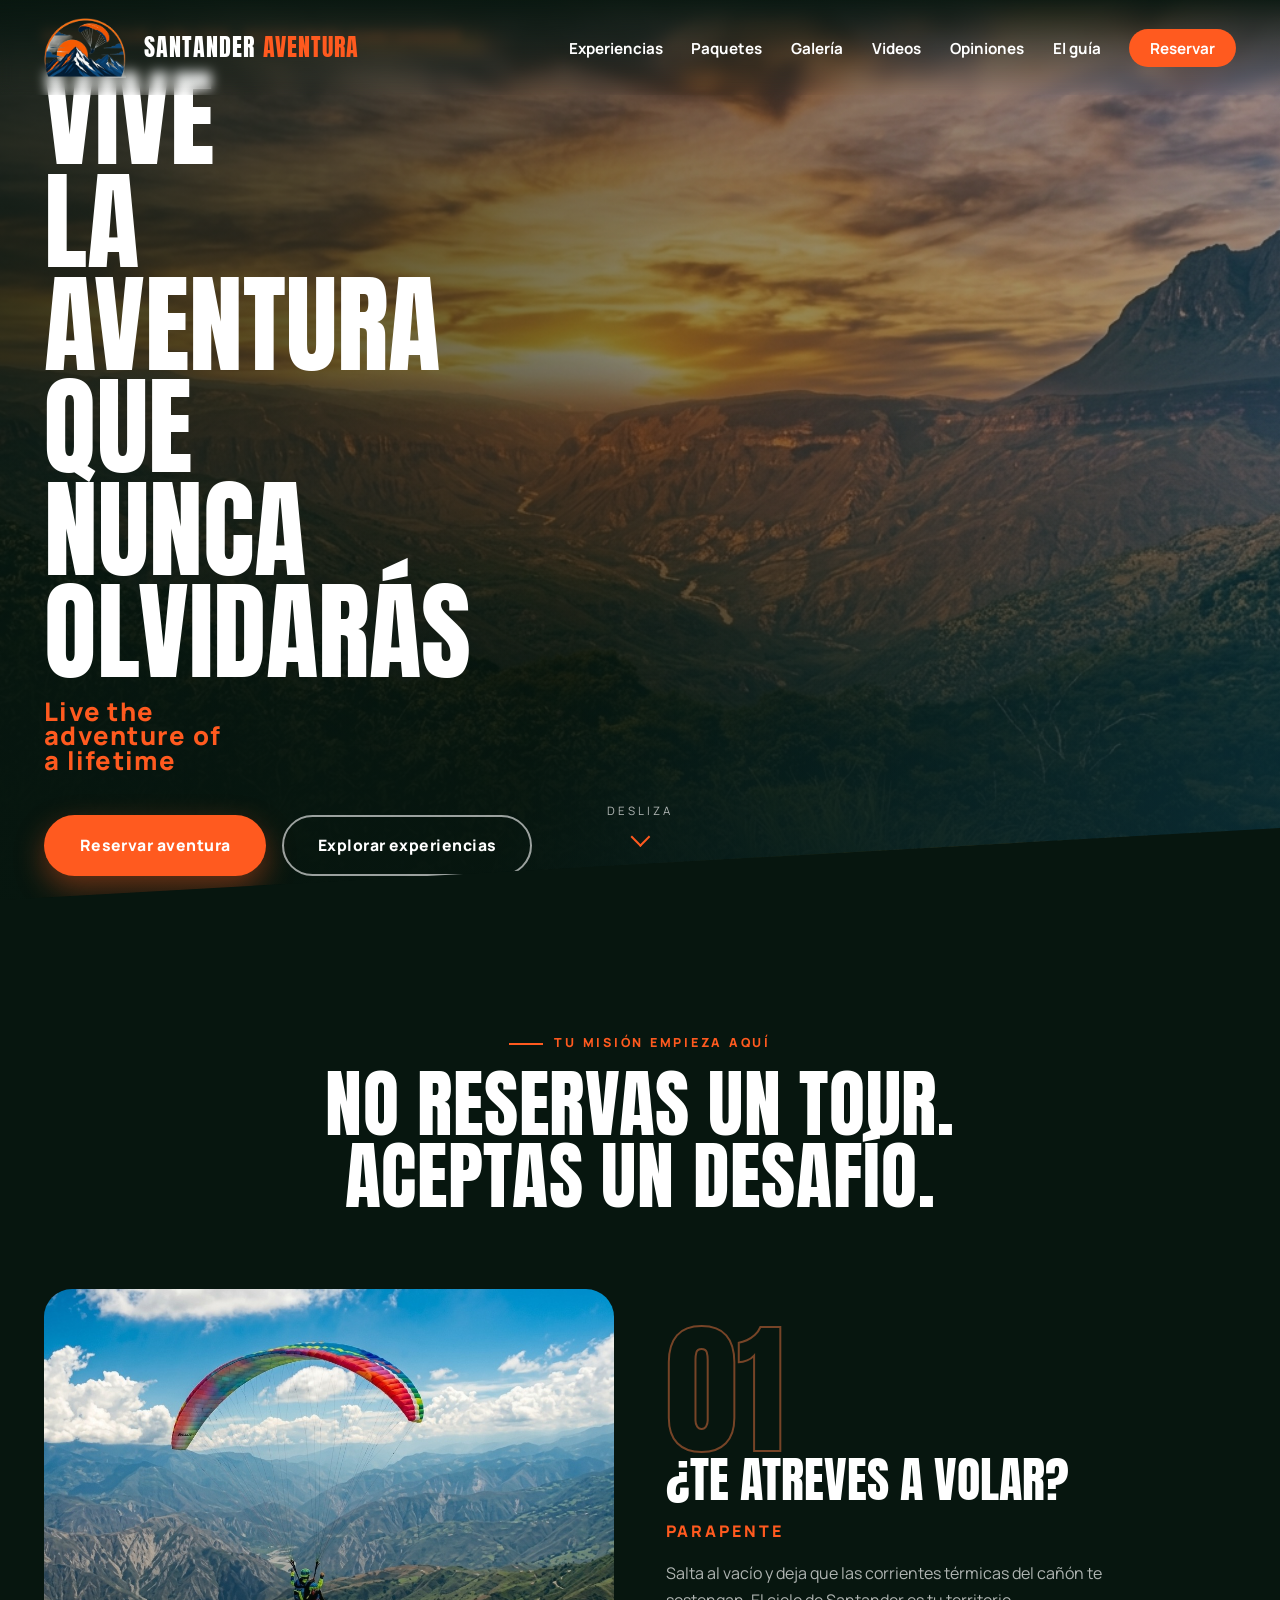
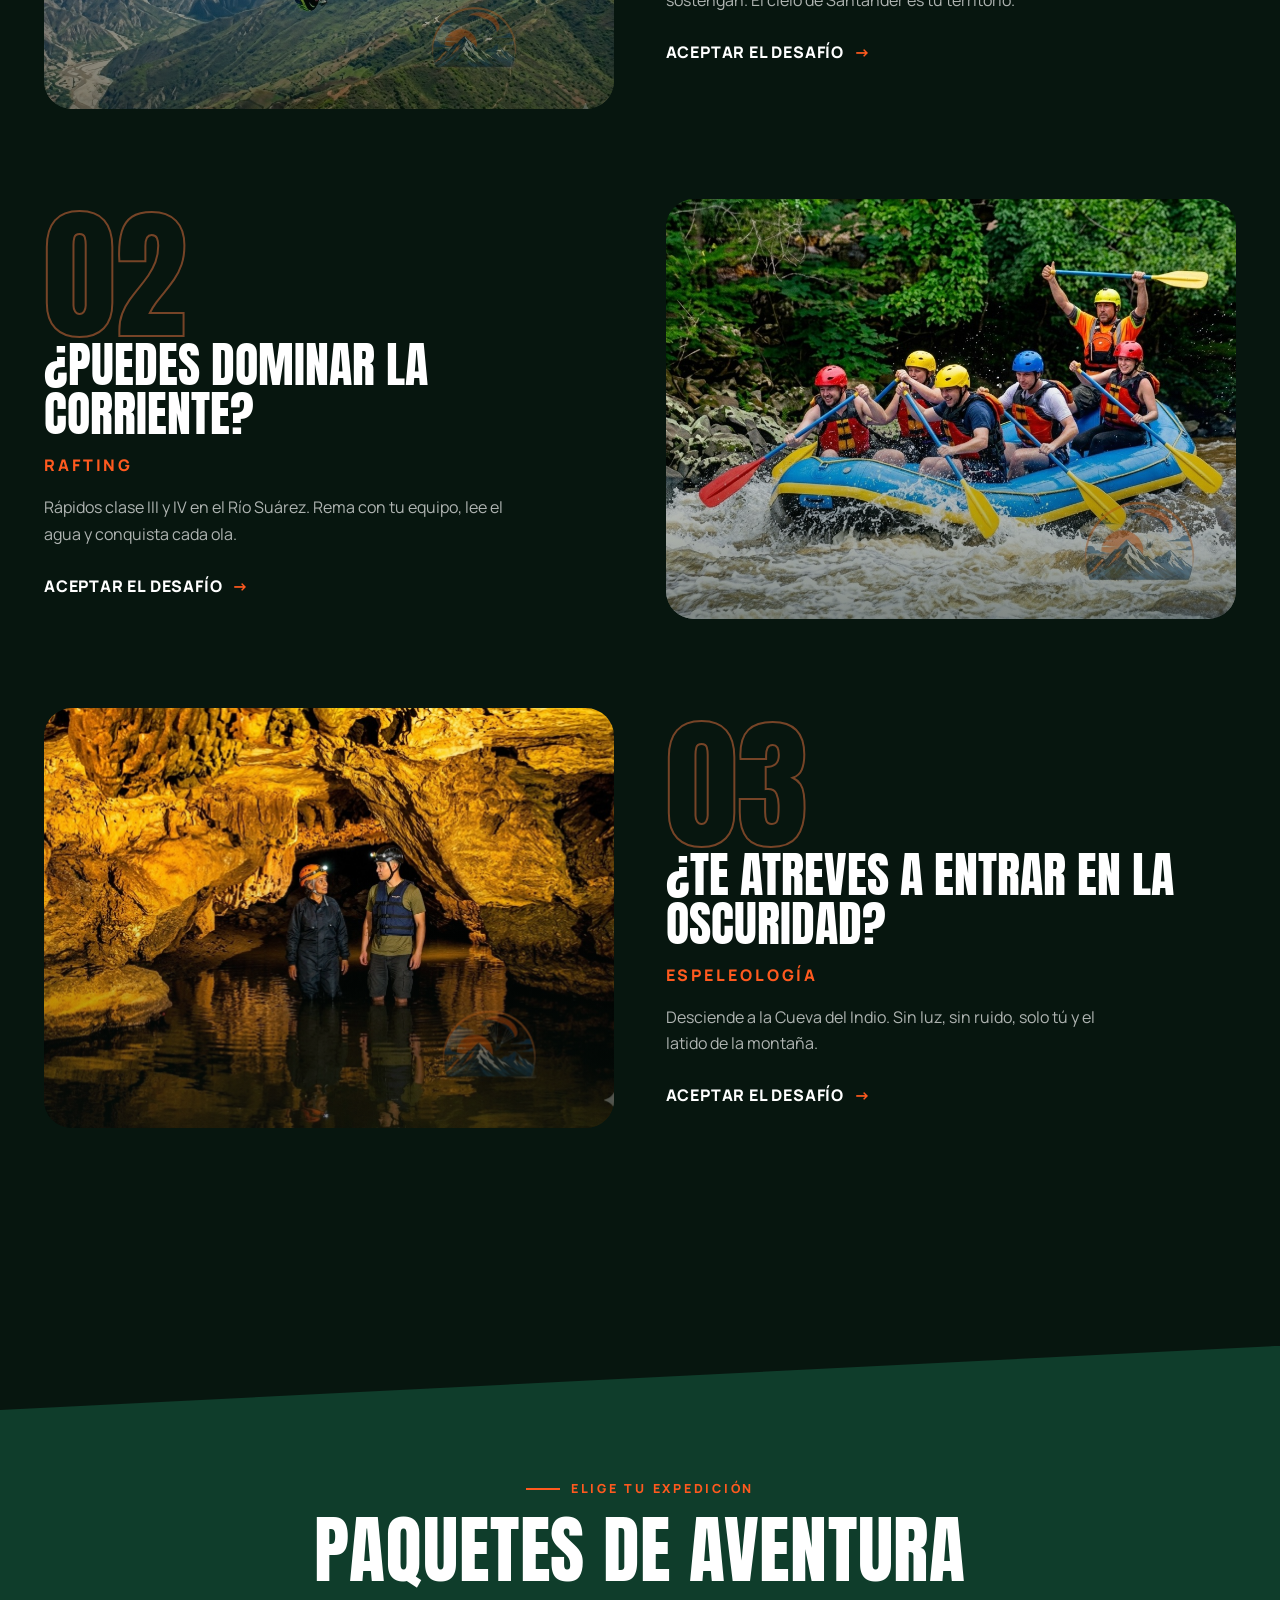
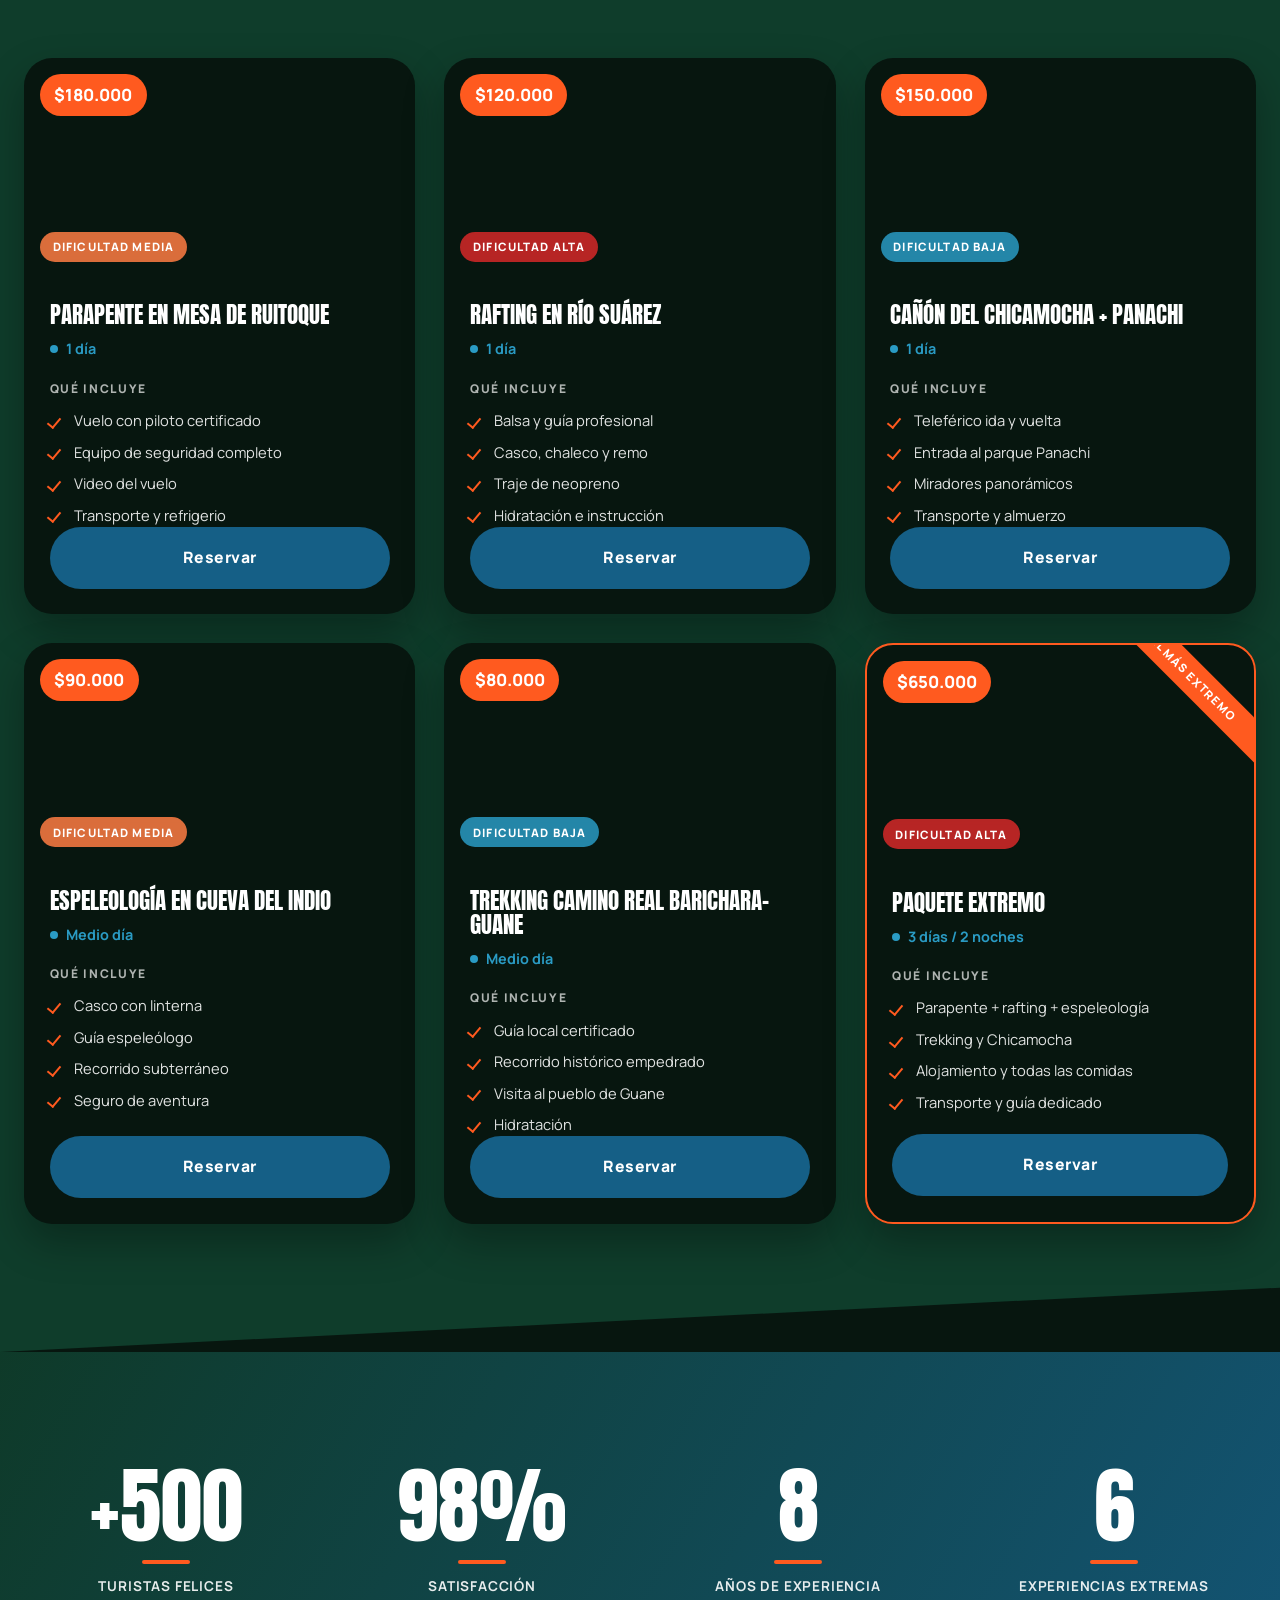
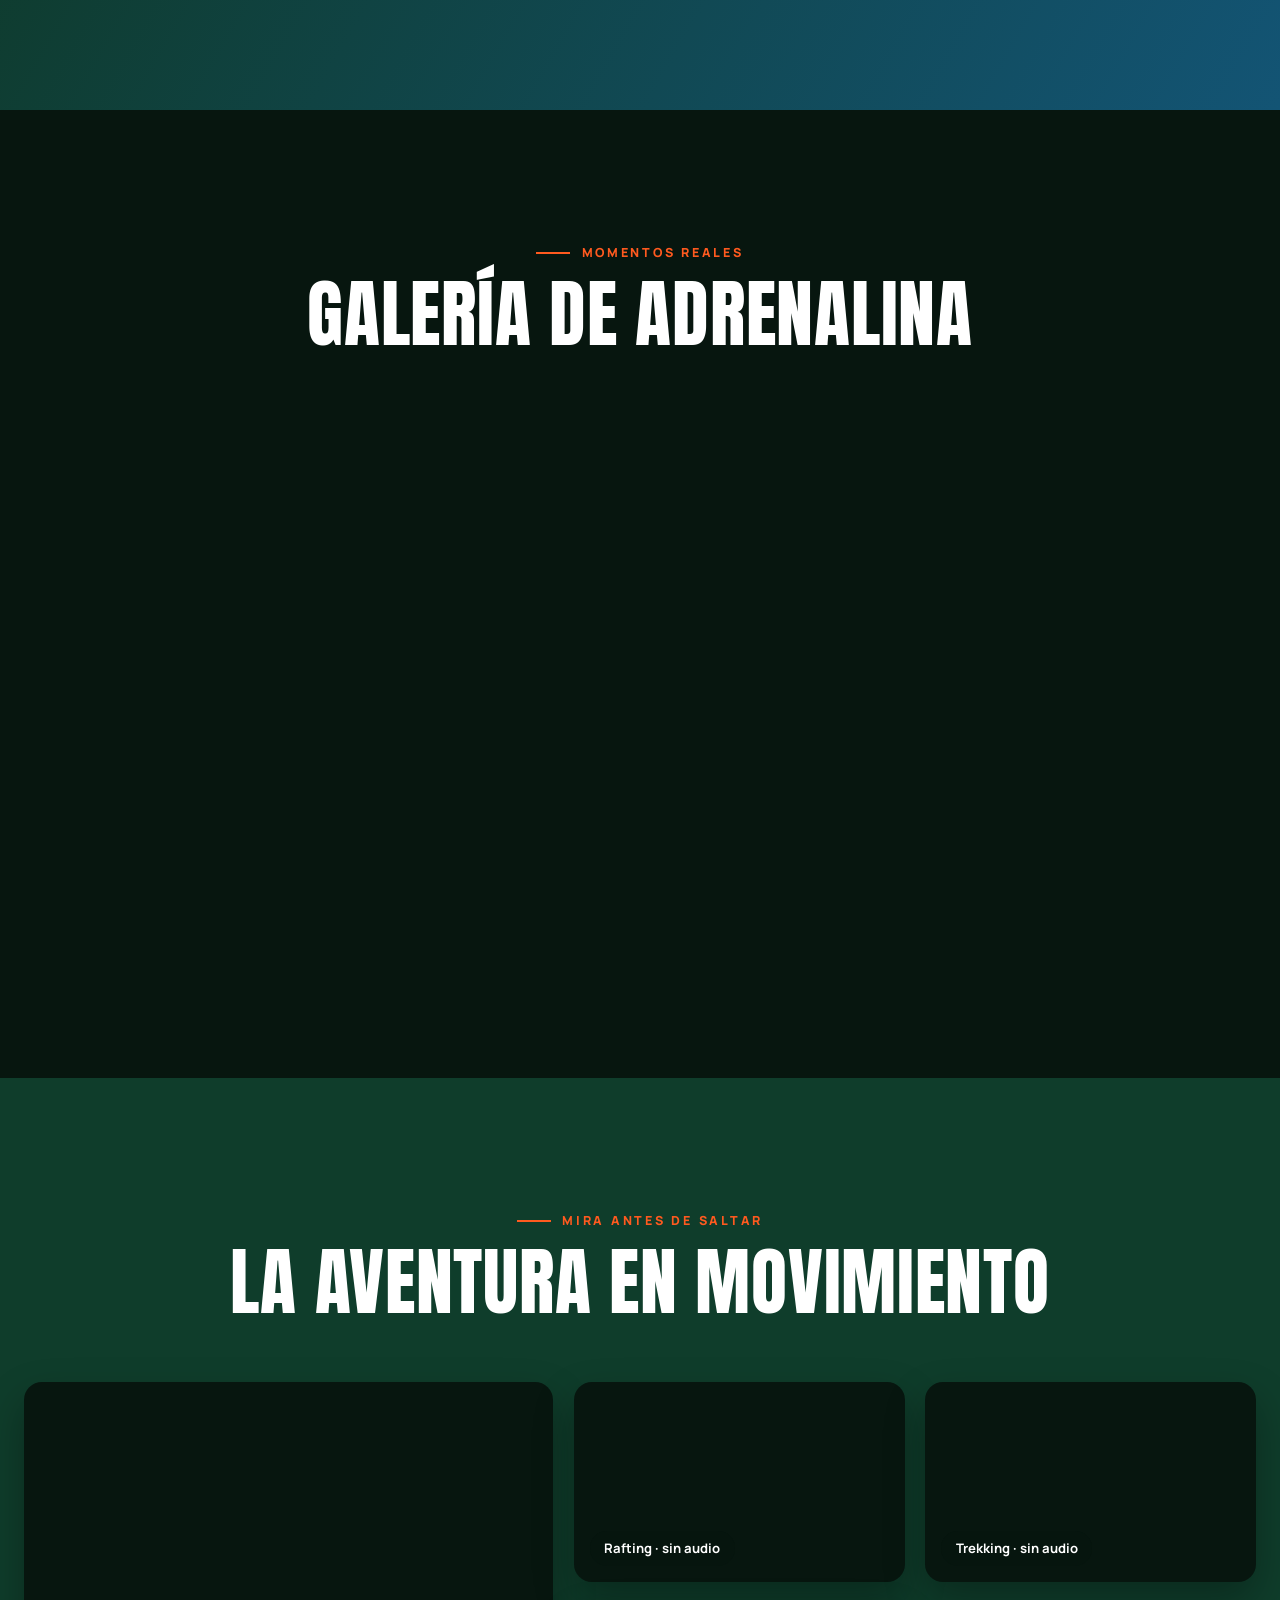
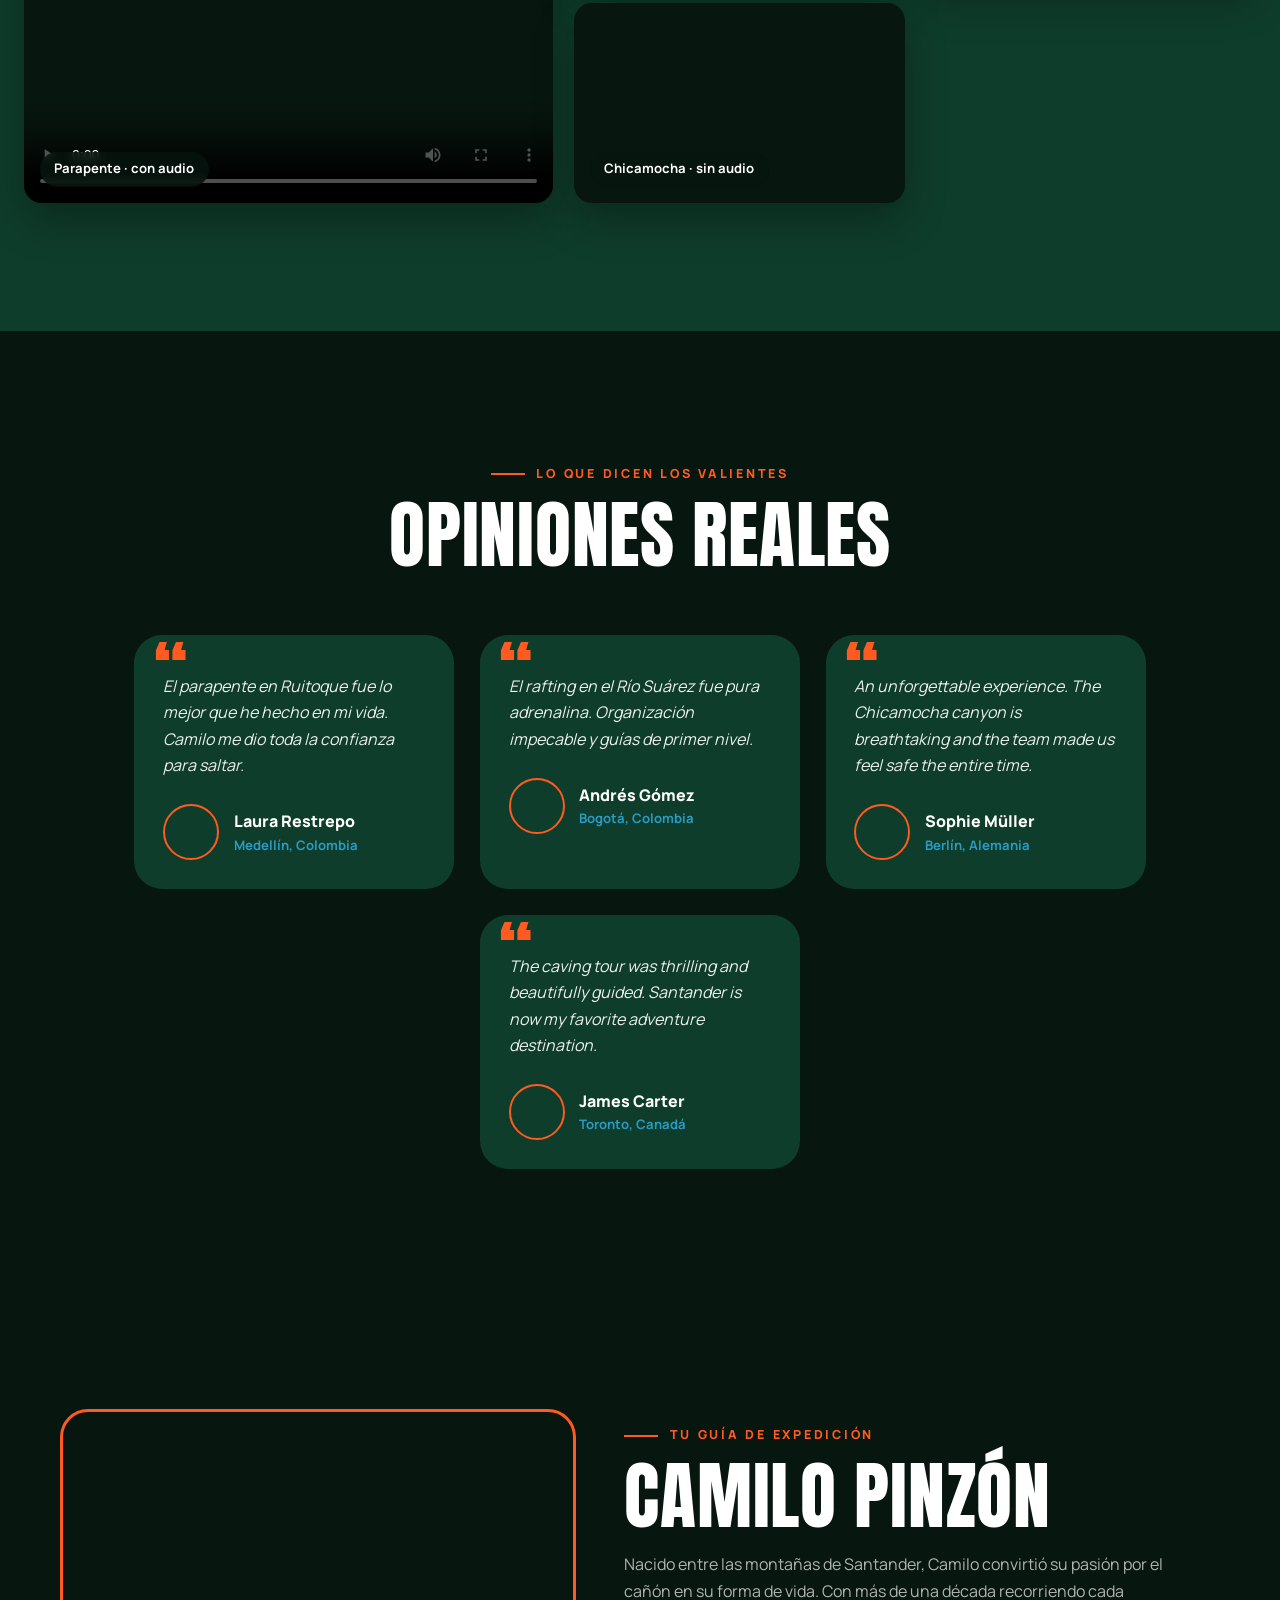
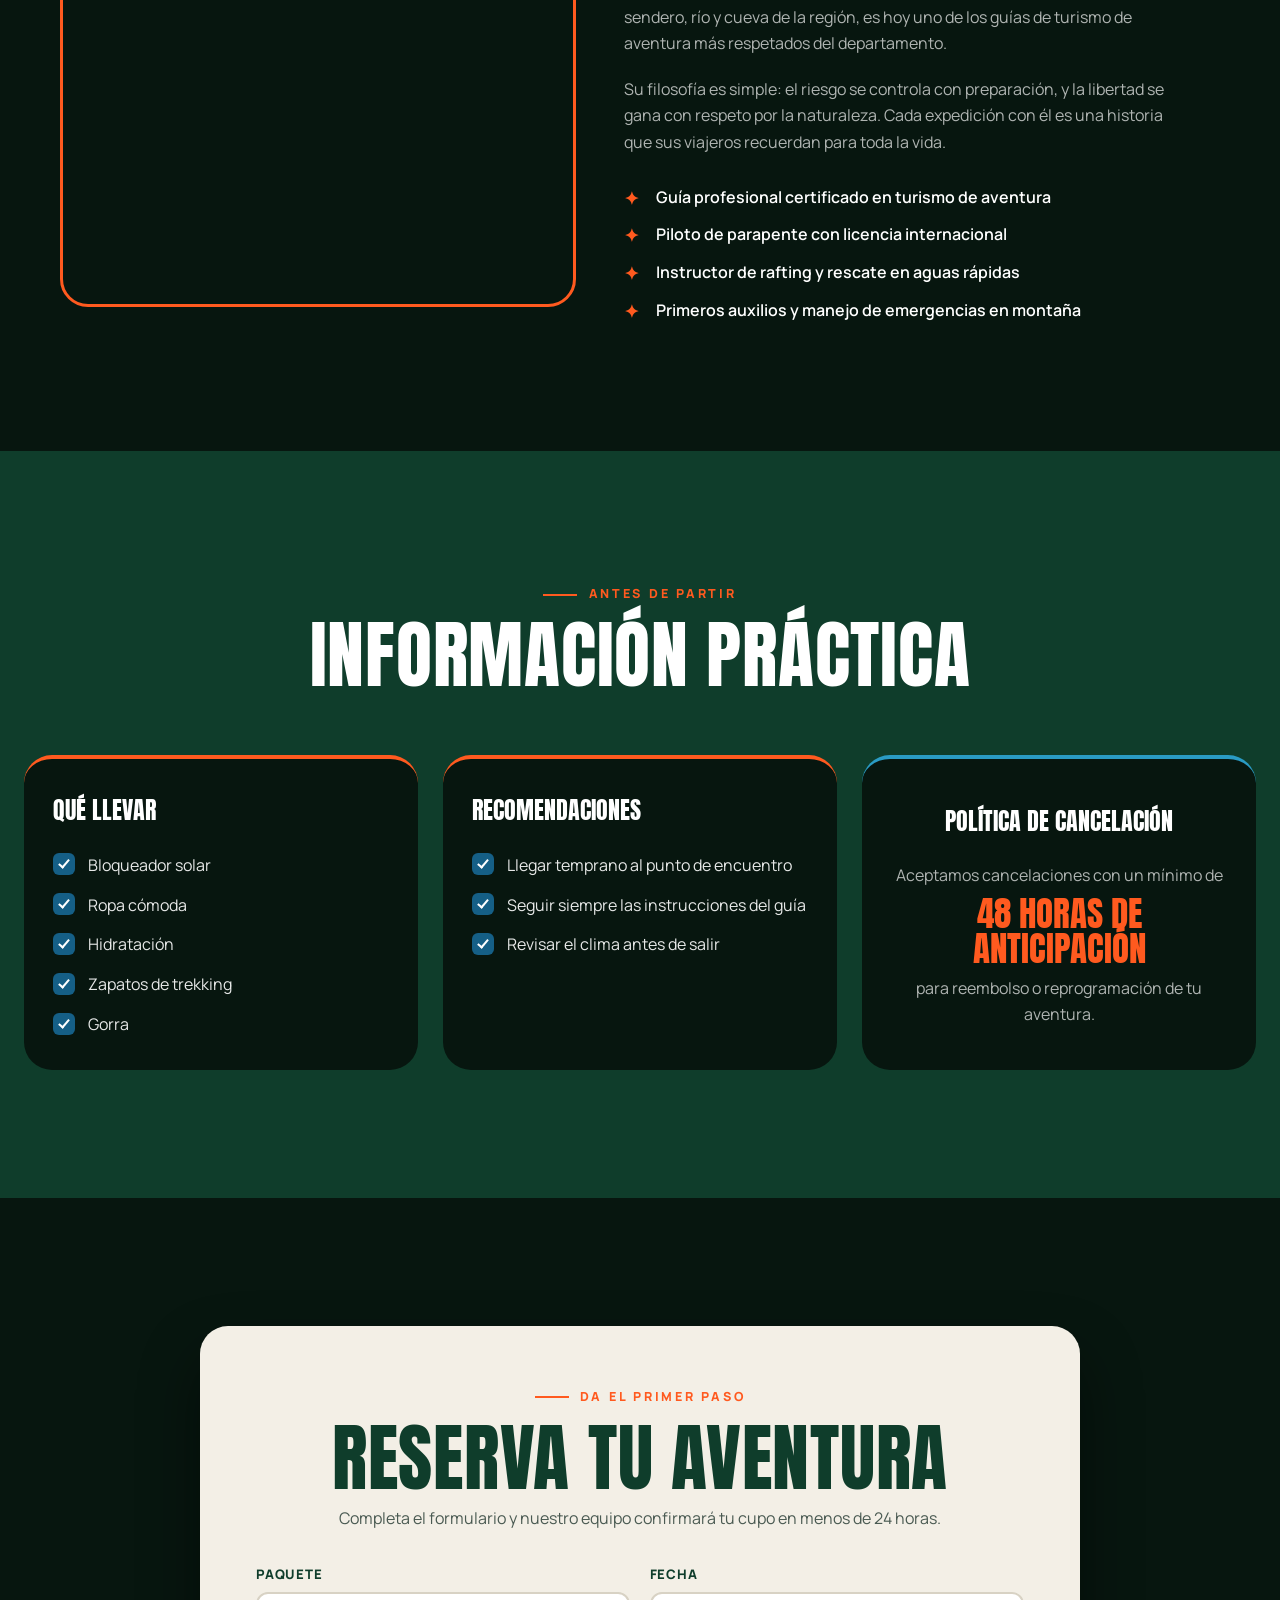
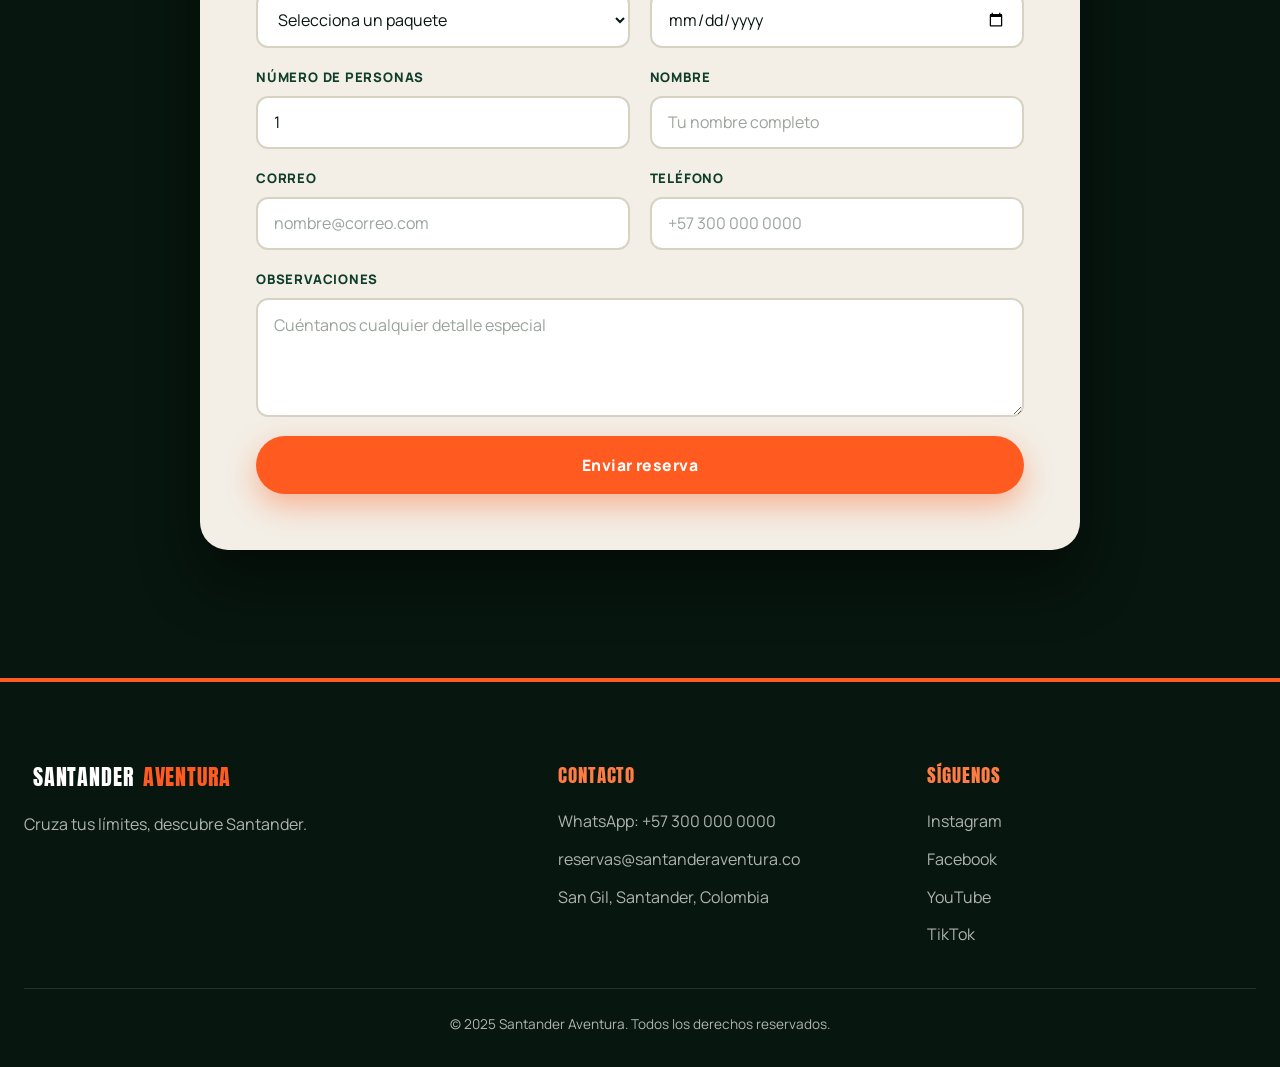
==== Brief 5/index.html @ 3a8ee8dd "Rename inicio.html to index.html" ====
<!DOCTYPE html>
<html lang="es">
<head>
  <meta charset="UTF-8">
  <meta name="viewport" content="width=device-width, initial-scale=1.0">
  <meta name="description" content="Santander Aventura: turismo extremo en Santander, Colombia. Parapente, rafting, espeleología, trekking y más. Cruza tus límites, descubre Santander.">
  <title>Santander Aventura — Cruza tus límites, descubre Santander</title>

  <!-- Tipografías: solo 2 familias (Anton para títulos, Manrope para texto) -->
  <link rel="preconnect" href="https://fonts.googleapis.com">
  <link rel="preconnect" href="https://fonts.gstatic.com" crossorigin>
  <link href="https://fonts.googleapis.com/css2?family=Anton&family=Manrope:wght@400;500;700;800&display=swap" rel="stylesheet">

  <!-- Hoja de estilos externa -->
  <link rel="stylesheet" href="estilos.css">
</head>

<body>

  <!-- Enlace de accesibilidad para saltar al contenido -->
  <a class="salto-contenido" href="#inicio">Saltar al contenido</a>

  <!-- ====================== ENCABEZADO / NAVEGACIÓN ====================== -->
  <header class="encabezado">
    <nav class="navegacion" aria-label="Navegación principal">
      <a class="marca" href="#inicio">
        <img src="./imagenes/logo.png" alt="logo" class="logotipo">
        <span class="marca-icono" aria-hidden="true"></span>
        Santander<strong>Aventura</strong>
      </a>

      <input class="menu-control" id="menu-control" type="checkbox" aria-hidden="true">
      <label class="menu-boton" for="menu-control" aria-hidden="true">
        <span class="menu-linea"></span>
      </label>

      <ul class="menu">
        <li><a href="#experiencias">Experiencias</a></li>
        <li><a href="#paquetes">Paquetes</a></li>
        <li><a href="#galeria">Galería</a></li>
        <li><a href="#videos">Videos</a></li>
        <li><a href="#testimonios">Opiniones</a></li>
        <li><a href="#guia">El guía</a></li>
        <li><a class="menu-reserva" href="#reserva">Reservar</a></li>
      </ul>
    </nav>
  </header>

  <main>

    <!-- ====================== 1. HERO CINEMATOGRÁFICO ====================== -->
    <section class="hero" id="inicio">
      <!-- Imagen de fondo: REEMPLAZAR por vista aérea real del Cañón del Chicamocha -->
      <div class="hero-fondo" role="img" aria-label="Vista aérea del Cañón del Chicamocha"></div>
      <div class="hero-velo"></div>

      <div class="hero-contenido">
        <p class="hero-eslogan">Cruza tus límites, descubre Santander</p>

        <h1 class="hero-titulo">
          <span class="hero-titulo-es">Vive la aventura que nunca olvidarás</span>
          <span class="hero-titulo-en" lang="en">Live the adventure of a lifetime</span>
        </h1>

        <div class="hero-acciones">
          <a class="boton boton-principal" href="#reserva">Reservar aventura</a>
          <a class="boton boton-secundario" href="#experiencias">Explorar experiencias</a>
        </div>
      </div>

      <!-- Indicador para seguir bajando -->
      <a class="hero-indicador" href="#experiencias" aria-label="Desplázate hacia abajo">
        <span class="hero-indicador-texto">Desliza</span>
        <span class="hero-indicador-flecha" aria-hidden="true"></span>
      </a>
    </section>

    <!-- ====================== 2. EXPERIENCIA INMERSIVA (MISIONES) ====================== -->
    <section class="experiencias" id="experiencias" aria-labelledby="titulo-experiencias">
      <div class="experiencias-intro">
        <p class="seccion-etiqueta">Tu misión empieza aquí</p>
        <h2 class="seccion-titulo" id="titulo-experiencias">No reservas un tour. Aceptas un desafío.</h2>
      </div>

      <!-- Misión 1 -->
      <article class="mision mision-izquierda">
        <div class="mision-imagen mision-imagen-uno" role="img" aria-label="Parapentista volando sobre el valle"></div>
        <div class="mision-texto">
          <span class="mision-numero" aria-hidden="true">01</span>
          <p class="mision-pregunta">¿Te atreves a volar?</p>
          <h3 class="mision-actividad">Parapente</h3>
          <p class="mision-detalle">Salta al vacío y deja que las corrientes térmicas del cañón te sostengan. El cielo de Santander es tu territorio.</p>
          <a class="enlace-flecha" href="#paquetes">Aceptar el desafío</a>
        </div>
      </article>

      <!-- Misión 2 -->
      <article class="mision mision-derecha">
        <div class="mision-imagen mision-imagen-dos" role="img" aria-label="Balsa cruzando rápidos en el río"></div>
        <div class="mision-texto">
          <span class="mision-numero" aria-hidden="true">02</span>
          <p class="mision-pregunta">¿Puedes dominar la corriente?</p>
          <h3 class="mision-actividad">Rafting</h3>
          <p class="mision-detalle">Rápidos clase III y IV en el Río Suárez. Rema con tu equipo, lee el agua y conquista cada ola.</p>
          <a class="enlace-flecha" href="#paquetes">Aceptar el desafío</a>
        </div>
      </article>

      <!-- Misión 3 -->
      <article class="mision mision-izquierda">
        <div class="mision-imagen mision-imagen-tres" role="img" aria-label="Explorador dentro de una cueva oscura"></div>
        <div class="mision-texto">
          <span class="mision-numero" aria-hidden="true">03</span>
          <p class="mision-pregunta">¿Te atreves a entrar en la oscuridad?</p>
          <h3 class="mision-actividad">Espeleología</h3>
          <p class="mision-detalle">Desciende a la Cueva del Indio. Sin luz, sin ruido, solo tú y el latido de la montaña.</p>
          <a class="enlace-flecha" href="#paquetes">Aceptar el desafío</a>
        </div>
      </article>
    </section>

    <!-- ====================== 3. PAQUETES TURÍSTICOS ====================== -->
    <section class="paquetes" id="paquetes" aria-labelledby="titulo-paquetes">
      <div class="paquetes-intro">
        <p class="seccion-etiqueta">Elige tu expedición</p>
        <h2 class="seccion-titulo" id="titulo-paquetes">Paquetes de aventura</h2>
      </div>

      <div class="paquetes-rejilla">

        <!-- Paquete 1 -->
        <article class="tarjeta-paquete">
          <div class="tarjeta-imagen tarjeta-imagen-parapente">
            <span class="tarjeta-precio">$180.000</span>
            <span class="tarjeta-dificultad dificultad-media">Dificultad media</span>
          </div>
          <div class="tarjeta-cuerpo">
            <h3 class="tarjeta-titulo">Parapente en Mesa de Ruitoque</h3>
            <p class="tarjeta-duracion"><span class="punto" aria-hidden="true"></span>1 día</p>
            <p class="tarjeta-incluye-titulo">Qué incluye</p>
            <ul class="tarjeta-incluye">
              <li>Vuelo con piloto certificado</li>
              <li>Equipo de seguridad completo</li>
              <li>Video del vuelo</li>
              <li>Transporte y refrigerio</li>
            </ul>
            <a class="boton boton-tarjeta" href="#reserva">Reservar</a>
          </div>
        </article>

        <!-- Paquete 2 -->
        <article class="tarjeta-paquete">
          <div class="tarjeta-imagen tarjeta-imagen-rafting">
            <span class="tarjeta-precio">$120.000</span>
            <span class="tarjeta-dificultad dificultad-alta">Dificultad alta</span>
          </div>
          <div class="tarjeta-cuerpo">
            <h3 class="tarjeta-titulo">Rafting en Río Suárez</h3>
            <p class="tarjeta-duracion"><span class="punto" aria-hidden="true"></span>1 día</p>
            <p class="tarjeta-incluye-titulo">Qué incluye</p>
            <ul class="tarjeta-incluye">
              <li>Balsa y guía profesional</li>
              <li>Casco, chaleco y remo</li>
              <li>Traje de neopreno</li>
              <li>Hidratación e instrucción</li>
            </ul>
            <a class="boton boton-tarjeta" href="#reserva">Reservar</a>
          </div>
        </article>

        <!-- Paquete 3 -->
        <article class="tarjeta-paquete">
          <div class="tarjeta-imagen tarjeta-imagen-chicamocha">
            <span class="tarjeta-precio">$150.000</span>
            <span class="tarjeta-dificultad dificultad-baja">Dificultad baja</span>
          </div>
          <div class="tarjeta-cuerpo">
            <h3 class="tarjeta-titulo">Cañón del Chicamocha + Panachi</h3>
            <p class="tarjeta-duracion"><span class="punto" aria-hidden="true"></span>1 día</p>
            <p class="tarjeta-incluye-titulo">Qué incluye</p>
            <ul class="tarjeta-incluye">
              <li>Teleférico ida y vuelta</li>
              <li>Entrada al parque Panachi</li>
              <li>Miradores panorámicos</li>
              <li>Transporte y almuerzo</li>
            </ul>
            <a class="boton boton-tarjeta" href="#reserva">Reservar</a>
          </div>
        </article>

        <!-- Paquete 4 -->
        <article class="tarjeta-paquete">
          <div class="tarjeta-imagen tarjeta-imagen-espeleologia">
            <span class="tarjeta-precio">$90.000</span>
            <span class="tarjeta-dificultad dificultad-media">Dificultad media</span>
          </div>
          <div class="tarjeta-cuerpo">
            <h3 class="tarjeta-titulo">Espeleología en Cueva del Indio</h3>
            <p class="tarjeta-duracion"><span class="punto" aria-hidden="true"></span>Medio día</p>
            <p class="tarjeta-incluye-titulo">Qué incluye</p>
            <ul class="tarjeta-incluye">
              <li>Casco con linterna</li>
              <li>Guía espeleólogo</li>
              <li>Recorrido subterráneo</li>
              <li>Seguro de aventura</li>
            </ul>
            <a class="boton boton-tarjeta" href="#reserva">Reservar</a>
          </div>
        </article>

        <!-- Paquete 5 -->
        <article class="tarjeta-paquete">
          <div class="tarjeta-imagen tarjeta-imagen-trekking">
            <span class="tarjeta-precio">$80.000</span>
            <span class="tarjeta-dificultad dificultad-baja">Dificultad baja</span>
          </div>
          <div class="tarjeta-cuerpo">
            <h3 class="tarjeta-titulo">Trekking Camino Real Barichara–Guane</h3>
            <p class="tarjeta-duracion"><span class="punto" aria-hidden="true"></span>Medio día</p>
            <p class="tarjeta-incluye-titulo">Qué incluye</p>
            <ul class="tarjeta-incluye">
              <li>Guía local certificado</li>
              <li>Recorrido histórico empedrado</li>
              <li>Visita al pueblo de Guane</li>
              <li>Hidratación</li>
            </ul>
            <a class="boton boton-tarjeta" href="#reserva">Reservar</a>
          </div>
        </article>

        <!-- Paquete 6: destacado -->
        <article class="tarjeta-paquete tarjeta-destacada">
          <span class="cinta-destacada" aria-hidden="true">El más extremo</span>
          <div class="tarjeta-imagen tarjeta-imagen-extremo">
            <span class="tarjeta-precio">$650.000</span>
            <span class="tarjeta-dificultad dificultad-alta">Dificultad alta</span>
          </div>
          <div class="tarjeta-cuerpo">
            <h3 class="tarjeta-titulo">Paquete Extremo</h3>
            <p class="tarjeta-duracion"><span class="punto" aria-hidden="true"></span>3 días / 2 noches</p>
            <p class="tarjeta-incluye-titulo">Qué incluye</p>
            <ul class="tarjeta-incluye">
              <li>Parapente + rafting + espeleología</li>
              <li>Trekking y Chicamocha</li>
              <li>Alojamiento y todas las comidas</li>
              <li>Transporte y guía dedicado</li>
            </ul>
            <a class="boton boton-tarjeta" href="#reserva">Reservar</a>
          </div>
        </article>

      </div>
    </section>

    <!-- ====================== 4. ESTADÍSTICAS ====================== -->
    <section class="estadisticas" aria-labelledby="titulo-estadisticas">
      <div class="estadisticas-velo"></div>
      <h2 class="oculto-visual" id="titulo-estadisticas">Nuestros números</h2>
      <div class="estadisticas-lista">
        <div class="estadistica">
          <span class="estadistica-numero">+500</span>
          <span class="estadistica-etiqueta">Turistas felices</span>
        </div>
        <div class="estadistica">
          <span class="estadistica-numero">98%</span>
          <span class="estadistica-etiqueta">Satisfacción</span>
        </div>
        <div class="estadistica">
          <span class="estadistica-numero">8</span>
          <span class="estadistica-etiqueta">Años de experiencia</span>
        </div>
        <div class="estadistica">
          <span class="estadistica-numero">6</span>
          <span class="estadistica-etiqueta">Experiencias extremas</span>
        </div>
      </div>
    </section>

    <!-- ====================== 5. GALERÍA DE EXPERIENCIAS ====================== -->
    <section class="galeria-aventuras" id="galeria" aria-labelledby="titulo-galeria">
      <div class="galeria-intro">
        <p class="seccion-etiqueta">Momentos reales</p>
        <h2 class="seccion-titulo" id="titulo-galeria">Galería de adrenalina</h2>
      </div>

      <div class="galeria-collage">
        <figure class="galeria-elemento galeria-uno">
          <div class="galeria-imagen galeria-img-parapente" role="img" aria-label="Parapente sobre la montaña"></div>
          <figcaption>Parapente</figcaption>
        </figure>
        <figure class="galeria-elemento galeria-dos">
          <div class="galeria-imagen galeria-img-rafting" role="img" aria-label="Rafting en el río"></div>
          <figcaption>Rafting</figcaption>
        </figure>
        <figure class="galeria-elemento galeria-tres">
          <div class="galeria-imagen galeria-img-chicamocha" role="img" aria-label="Cañón del Chicamocha"></div>
          <figcaption>Chicamocha</figcaption>
        </figure>
        <figure class="galeria-elemento galeria-cuatro">
          <div class="galeria-imagen galeria-img-senderismo" role="img" aria-label="Senderismo en el Camino Real"></div>
          <figcaption>Senderismo</figcaption>
        </figure>
        <figure class="galeria-elemento galeria-cinco">
          <div class="galeria-imagen galeria-img-cueva" role="img" aria-label="Interior de la Cueva del Indio"></div>
          <figcaption>Cueva del Indio</figcaption>
        </figure>
        <figure class="galeria-elemento galeria-seis">
          <div class="galeria-imagen galeria-img-campamento" role="img" aria-label="Campamento bajo las estrellas"></div>
          <figcaption>Campamentos</figcaption>
        </figure>
      </div>
    </section>

    <!-- ====================== 6. SECCIÓN DE VIDEOS ====================== -->
    <section class="videos" id="videos" aria-labelledby="titulo-videos">
      <div class="videos-intro">
        <p class="seccion-etiqueta">Mira antes de saltar</p>
        <h2 class="seccion-titulo" id="titulo-videos">La aventura en movimiento</h2>
      </div>

      <div class="videos-rejilla">
        <!-- Video 1: parapente CON audio (controles visibles) -->
        <figure class="video-elemento video-destacado">
          <video class="video-marco" controls preload="metadata"
                 poster="https://picsum.photos/seed/videoparapente/960/540">
            <!-- REEMPLAZAR por el archivo de video real -->
            <source src="videos/parapente.mp4" type="video/mp4">
            Tu navegador no admite video HTML5.
          </video>
          <figcaption>Parapente · con audio</figcaption>
        </figure>

        <!-- Video 2: rafting SIN audio (silenciado, reproducción automática) -->
        <figure class="video-elemento">
          <video class="video-marco" autoplay muted loop playsinline preload="metadata"
                 poster="https://picsum.photos/seed/videorafting/640/420">
            <source src="videos/rafting.mp4" type="video/mp4">
            Tu navegador no admite video HTML5.
          </video>
          <figcaption>Rafting · sin audio</figcaption>
        </figure>

        <!-- Video 3: trekking SIN audio -->
        <figure class="video-elemento">
          <video class="video-marco" autoplay muted loop playsinline preload="metadata"
                 poster="https://picsum.photos/seed/videotrekking/640/420">
            <source src="videos/trekking.mp4" type="video/mp4">
            Tu navegador no admite video HTML5.
          </video>
          <figcaption>Trekking · sin audio</figcaption>
        </figure>

        <!-- Video 4: chicamocha SIN audio -->
        <figure class="video-elemento">
          <video class="video-marco" autoplay muted loop playsinline preload="metadata"
                 poster="https://picsum.photos/seed/videochicamocha/640/420">
            <source src="videos/chicamocha.mp4" type="video/mp4">
            Tu navegador no admite video HTML5.
          </video>
          <figcaption>Chicamocha · sin audio</figcaption>
        </figure>
      </div>
    </section>

    <!-- ====================== 7. TESTIMONIOS ====================== -->
    <section class="testimonios" id="testimonios" aria-labelledby="titulo-testimonios">
      <div class="testimonios-intro">
        <p class="seccion-etiqueta">Lo que dicen los valientes</p>
        <h2 class="seccion-titulo" id="titulo-testimonios">Opiniones reales</h2>
      </div>

      <div class="testimonios-lista">
        <article class="tarjeta-testimonio">
          <p class="testimonio-comentario">El parapente en Ruitoque fue lo mejor que he hecho en mi vida. Camilo me dio toda la confianza para saltar.</p>
          <div class="testimonio-autor">
            <div class="testimonio-foto testimonio-foto-uno" role="img" aria-label="Foto de Laura Restrepo"></div>
            <div>
              <p class="testimonio-nombre">Laura Restrepo</p>
              <p class="testimonio-lugar">Medellín, Colombia</p>
            </div>
          </div>
        </article>

        <article class="tarjeta-testimonio">
          <p class="testimonio-comentario">El rafting en el Río Suárez fue pura adrenalina. Organización impecable y guías de primer nivel.</p>
          <div class="testimonio-autor">
            <div class="testimonio-foto testimonio-foto-dos" role="img" aria-label="Foto de Andrés Gómez"></div>
            <div>
              <p class="testimonio-nombre">Andrés Gómez</p>
              <p class="testimonio-lugar">Bogotá, Colombia</p>
            </div>
          </div>
        </article>

        <article class="tarjeta-testimonio">
          <p class="testimonio-comentario">An unforgettable experience. The Chicamocha canyon is breathtaking and the team made us feel safe the entire time.</p>
          <div class="testimonio-autor">
            <div class="testimonio-foto testimonio-foto-tres" role="img" aria-label="Foto de Sophie Müller"></div>
            <div>
              <p class="testimonio-nombre">Sophie Müller</p>
              <p class="testimonio-lugar">Berlín, Alemania</p>
            </div>
          </div>
        </article>

        <article class="tarjeta-testimonio">
          <p class="testimonio-comentario">The caving tour was thrilling and beautifully guided. Santander is now my favorite adventure destination.</p>
          <div class="testimonio-autor">
            <div class="testimonio-foto testimonio-foto-cuatro" role="img" aria-label="Foto de James Carter"></div>
            <div>
              <p class="testimonio-nombre">James Carter</p>
              <p class="testimonio-lugar">Toronto, Canadá</p>
            </div>
          </div>
        </article>
      </div>
    </section>

    <!-- ====================== 8. SOBRE EL GUÍA ====================== -->
    <section class="guia" id="guia" aria-labelledby="titulo-guia">
      <div class="guia-foto" role="img" aria-label="Fotografía profesional de Camilo Pinzón, guía de aventura"></div>

      <div class="guia-texto">
        <p class="seccion-etiqueta">Tu guía de expedición</p>
        <h2 class="seccion-titulo" id="titulo-guia">Camilo Pinzón</h2>
        <p class="guia-descripcion">
          Nacido entre las montañas de Santander, Camilo convirtió su pasión por el cañón en su forma de vida.
          Con más de una década recorriendo cada sendero, río y cueva de la región, es hoy uno de los
          guías de turismo de aventura más respetados del departamento.
        </p>
        <p class="guia-descripcion">
          Su filosofía es simple: el riesgo se controla con preparación, y la libertad se gana con respeto por la naturaleza.
          Cada expedición con él es una historia que sus viajeros recuerdan para toda la vida.
        </p>

        <ul class="guia-certificaciones">
          <li>Guía profesional certificado en turismo de aventura</li>
          <li>Piloto de parapente con licencia internacional</li>
          <li>Instructor de rafting y rescate en aguas rápidas</li>
          <li>Primeros auxilios y manejo de emergencias en montaña</li>
        </ul>
      </div>
    </section>

    <!-- ====================== 9. INFORMACIÓN PRÁCTICA ====================== -->
    <section class="informacion-practica" aria-labelledby="titulo-info">
      <div class="info-intro">
        <p class="seccion-etiqueta">Antes de partir</p>
        <h2 class="seccion-titulo" id="titulo-info">Información práctica</h2>
      </div>

      <div class="info-rejilla">
        <article class="info-bloque">
          <h3 class="info-titulo">Qué llevar</h3>
          <ul class="lista-chequeo">
            <li>Bloqueador solar</li>
            <li>Ropa cómoda</li>
            <li>Hidratación</li>
            <li>Zapatos de trekking</li>
            <li>Gorra</li>
          </ul>
        </article>

        <article class="info-bloque">
          <h3 class="info-titulo">Recomendaciones</h3>
          <ul class="lista-chequeo">
            <li>Llegar temprano al punto de encuentro</li>
            <li>Seguir siempre las instrucciones del guía</li>
            <li>Revisar el clima antes de salir</li>
          </ul>
        </article>

        <article class="info-bloque info-bloque-aviso">
          <h3 class="info-titulo">Política de cancelación</h3>
          <p class="info-aviso">Aceptamos cancelaciones con un mínimo de</p>
          <p class="info-aviso-destacado">48 horas de anticipación</p>
          <p class="info-aviso">para reembolso o reprogramación de tu aventura.</p>
        </article>
      </div>
    </section>

    <!-- ====================== 10. FORMULARIO DE RESERVA ====================== -->
    <section class="reserva" id="reserva" aria-labelledby="titulo-reserva">
      <div class="reserva-marco">
        <div class="reserva-intro">
          <p class="seccion-etiqueta">Da el primer paso</p>
          <h2 class="seccion-titulo" id="titulo-reserva">Reserva tu aventura</h2>
          <p class="reserva-texto">Completa el formulario y nuestro equipo confirmará tu cupo en menos de 24 horas.</p>
        </div>

        <!-- action por correo: sin JS. REEMPLAZAR por el endpoint/correo real -->
        <form class="formulario-reserva" action="mailto:reservas@santanderaventura.co" method="post" enctype="text/plain">
          <div class="campo">
            <label for="paquete">Paquete</label>
            <select id="paquete" name="paquete" required>
              <option value="" selected disabled>Selecciona un paquete</option>
              <option>Parapente en Mesa de Ruitoque</option>
              <option>Rafting en Río Suárez</option>
              <option>Cañón del Chicamocha + Panachi</option>
              <option>Espeleología en Cueva del Indio</option>
              <option>Trekking Camino Real Barichara–Guane</option>
              <option>Paquete Extremo</option>
            </select>
          </div>

          <div class="campo">
            <label for="fecha">Fecha</label>
            <input id="fecha" name="fecha" type="date" required>
          </div>

          <div class="campo">
            <label for="personas">Número de personas</label>
            <input id="personas" name="personas" type="number" min="1" max="20" value="1" required>
          </div>

          <div class="campo">
            <label for="nombre">Nombre</label>
            <input id="nombre" name="nombre" type="text" placeholder="Tu nombre completo" required>
          </div>

          <div class="campo">
            <label for="correo">Correo</label>
            <input id="correo" name="correo" type="email" placeholder="nombre@correo.com" required>
          </div>

          <div class="campo">
            <label for="telefono">Teléfono</label>
            <input id="telefono" name="telefono" type="tel" placeholder="+57 300 000 0000" required>
          </div>

          <div class="campo campo-ancho">
            <label for="observaciones">Observaciones</label>
            <textarea id="observaciones" name="observaciones" rows="4" placeholder="Cuéntanos cualquier detalle especial"></textarea>
          </div>

          <div class="campo campo-ancho">
            <button class="boton boton-principal boton-enviar" type="submit">Enviar reserva</button>
          </div>
        </form>
      </div>
    </section>

  </main>

  <!-- ====================== 11. FOOTER ====================== -->
  <footer class="pie" aria-labelledby="titulo-pie">
    <h2 class="oculto-visual" id="titulo-pie">Información de contacto</h2>
    <div class="pie-contenido">

      <div class="pie-marca">
        <a class="marca marca-pie" href="#inicio">
          <span class="marca-icono" aria-hidden="true"></span>
          Santander<strong>Aventura</strong>
        </a>
        <p class="pie-eslogan">Cruza tus límites, descubre Santander.</p>
      </div>

      <div class="pie-columna">
        <h3 class="pie-titulo">Contacto</h3>
        <ul class="pie-lista">
          <li><a href="https://wa.me/573000000000">WhatsApp: +57 300 000 0000</a></li>
          <li><a href="mailto:reservas@santanderaventura.co">reservas@santanderaventura.co</a></li>
          <li class="pie-ubicacion">San Gil, Santander, Colombia</li>
        </ul>
      </div>

      <div class="pie-columna">
        <h3 class="pie-titulo">Síguenos</h3>
        <ul class="pie-redes">
          <li><a href="#" aria-label="Instagram">Instagram</a></li>
          <li><a href="#" aria-label="Facebook">Facebook</a></li>
          <li><a href="#" aria-label="YouTube">YouTube</a></li>
          <li><a href="#" aria-label="TikTok">TikTok</a></li>
        </ul>
      </div>

    </div>

    <p class="pie-derechos">© 2025 Santander Aventura. Todos los derechos reservados.</p>
  </footer>

</body>
</html>
---- Brief 5/estilos.css ----
/* ===================================================================
   SANTANDER AVENTURA — HOJA DE ESTILOS
   Turismo extremo en Santander, Colombia
   CSS puro · Sin frameworks · Sin JavaScript
   -------------------------------------------------------------------
   NOTA SOBRE IMÁGENES Y VIDEOS:
   Las fotografías usan un servicio de marcadores de posición
   (picsum.photos). REEMPLAZA cada URL por fotos reales de Santander
   y los archivos de video por los tuyos dentro de la carpeta /videos.
=================================================================== */


/* ===================================================================
   1. VARIABLES GLOBALES
=================================================================== */
:root {
  /* Paleta */
  --verde-montana: #0f3d2b;       /* verde montaña profundo */
  --verde-oscuro: #07160f;        /* fondo casi negro verdoso */
  --verde-medio: #12533a;
  --naranja-energia: #ff5a1f;     /* naranja energía */
  --naranja-claro: #ff7d44;
  --azul-canon: #155f86;          /* azul cañón y río */
  --azul-rio: #2a9bc4;
  --blanco: #ffffff;
  --blanco-hueso: #f3efe6;
  --gris-niebla: rgba(255, 255, 255, 0.68);

  /* Tipografía (solo 2 familias) */
  --tipo-titulo: 'Anton', sans-serif;
  --tipo-texto: 'Manrope', sans-serif;

  /* Medidas y ritmo */
  --ancho-maximo: 1240px;
  --radio: 18px;
  --radio-grande: 28px;
  --espacio-seccion: clamp(4rem, 10vw, 9rem);
  --transicion: 0.45s cubic-bezier(0.16, 1, 0.3, 1);
  --sombra-fuerte: 0 30px 60px rgba(0, 0, 0, 0.45);
  --sombra-suave: 0 18px 40px rgba(0, 0, 0, 0.3);
}


/* ===================================================================
   2. RESET Y BASE
=================================================================== */
*,
*::before,
*::after {
  margin: 0;
  padding: 0;
  box-sizing: border-box;
}

html {
  scroll-behavior: smooth;
  scroll-padding-top: 90px; /* compensa el encabezado fijo al saltar */
}

body {
  font-family: var(--tipo-texto);
  background-color: var(--verde-oscuro);
  color: var(--blanco);
  line-height: 1.65;
  overflow-x: hidden;
  -webkit-font-smoothing: antialiased;
}

.logotipo {
  /* Al usar em, el tamaño del logo escalará proporcionalmente si cambias el tamaño del texto */
  height: 2.5em; 
  width: auto; /* Mantiene la proporción circular sin deformar */
  object-fit: contain;
}

img,
video {
  display: block;
  max-width: 100%;
}

a {
  color: inherit;
  text-decoration: none;
}

ul {
  list-style: none;
}


/* ===================================================================
   3. UTILIDADES Y TÍTULOS DE SECCIÓN
=================================================================== */

/* Texto solo para lectores de pantalla */
.oculto-visual {
  position: absolute;
  width: 1px;
  height: 1px;
  overflow: hidden;
  clip: rect(0 0 0 0);
  white-space: nowrap;
}

/* Enlace para saltar al contenido (accesibilidad) */
.salto-contenido {
  position: absolute;
  left: -999px;
  top: 0;
  z-index: 999;
  background: var(--naranja-energia);
  color: var(--blanco);
  padding: 0.8rem 1.4rem;
  font-weight: 700;
}
.salto-contenido:focus {
  left: 1rem;
  top: 1rem;
}

.seccion-etiqueta {
  display: inline-block;
  font-weight: 800;
  letter-spacing: 0.22em;
  text-transform: uppercase;
  font-size: 0.78rem;
  color: var(--naranja-energia);
  margin-bottom: 0.9rem;
}
/* Línea decorativa antes de la etiqueta (pseudo-elemento) */
.seccion-etiqueta::before {
  content: "";
  display: inline-block;
  width: 34px;
  height: 2px;
  background: var(--naranja-energia);
  vertical-align: middle;
  margin-right: 0.7rem;
}

.seccion-titulo {
  font-family: var(--tipo-titulo);
  font-weight: 400;
  font-size: clamp(2.4rem, 6vw, 4.6rem);
  line-height: 0.98;
  letter-spacing: 0.01em;
  text-transform: uppercase;
}


/* ===================================================================
   4. BOTONES
=================================================================== */
.boton {
  display: inline-block;
  font-family: var(--tipo-texto);
  font-weight: 800;
  font-size: 0.98rem;
  letter-spacing: 0.03em;
  padding: 1rem 2.1rem;
  border: 2px solid transparent;
  border-radius: 100px;
  cursor: pointer;
  transition: transform var(--transicion), background var(--transicion),
              color var(--transicion), box-shadow var(--transicion);
  position: relative;
  overflow: hidden;
}

/* Brillo que cruza el botón en hover (pseudo-elemento) */
.boton::after {
  content: "";
  position: absolute;
  top: 0;
  left: -120%;
  width: 60%;
  height: 100%;
  background: linear-gradient(120deg, transparent, rgba(255, 255, 255, 0.4), transparent);
  transform: skewX(-20deg);
  transition: left 0.6s ease;
}
.boton:hover::after {
  left: 130%;
}

.boton-principal {
  background: var(--naranja-energia);
  color: var(--blanco);
  box-shadow: 0 12px 30px rgba(255, 90, 31, 0.4);
}
.boton-principal:hover,
.boton-principal:focus {
  background: var(--naranja-claro);
  transform: translateY(-4px);
  box-shadow: 0 18px 40px rgba(255, 90, 31, 0.55);
}

.boton-secundario {
  background: transparent;
  color: var(--blanco);
  border-color: rgba(255, 255, 255, 0.6);
}
.boton-secundario:hover,
.boton-secundario:focus {
  background: var(--blanco);
  color: var(--verde-oscuro);
  transform: translateY(-4px);
}

.boton-tarjeta {
  background: var(--azul-canon);
  color: var(--blanco);
  width: 100%;
  text-align: center;
  margin-top: 1.4rem;
}
.boton-tarjeta:hover,
.boton-tarjeta:focus {
  background: var(--naranja-energia);
  transform: translateY(-3px);
}

.boton-enviar {
  width: 100%;
}


/* ===================================================================
   5. ENCABEZADO Y NAVEGACIÓN (Flexbox + truco de checkbox sin JS)
=================================================================== */
.encabezado {
  position: fixed;
  top: 0;
  left: 0;
  width: 100%;
  z-index: 100;
  background: linear-gradient(to bottom, rgba(7, 22, 15, 0.92), rgba(7, 22, 15, 0));
  backdrop-filter: blur(6px);
}

.navegacion {
  max-width: var(--ancho-maximo);
  margin: 0 auto;
  padding: 1.1rem 1.5rem;
  display: flex;               /* FLEXBOX */
  align-items: center;
  justify-content: space-between;
  gap: 1rem;
}

.marca {
  font-family: var(--tipo-titulo);
  font-size: 1.5rem;
  letter-spacing: 0.04em;
  text-transform: uppercase;
  display: flex;
  align-items: center;
  gap: 0.55rem;
  color: var(--blanco);
}
.marca strong {
  color: var(--naranja-energia);
  font-weight: 400;
}
/* Triángulo-montaña decorativo de la marca (pseudo-elemento) */

.menu {
  display: flex;               /* FLEXBOX */
  align-items: center;
  gap: 1.8rem;
}
.menu a {
  font-weight: 700;
  font-size: 0.95rem;
  position: relative;
  padding: 0.3rem 0;
  transition: color var(--transicion);
}
/* Subrayado animado en hover/focus (pseudo-elemento) */
.menu a::after {
  content: "";
  position: absolute;
  left: 0;
  bottom: -2px;
  width: 0;
  height: 2px;
  background: var(--naranja-energia);
  transition: width var(--transicion);
}
.menu a:hover::after,
.menu a:focus::after {
  width: 100%;
}
.menu a:hover,
.menu a:focus {
  color: var(--naranja-claro);
}

.menu-reserva {
  background: var(--naranja-energia);
  padding: 0.55rem 1.3rem !important;
  border-radius: 100px;
  color: var(--blanco);
}
.menu-reserva::after { display: none; }
.menu-reserva:hover {
  background: var(--naranja-claro);
  color: var(--blanco);
}

/* Control e ícono del menú móvil (ocultos en escritorio) */
.menu-control,
.menu-boton {
  display: none;
}


/* ===================================================================
   6. HERO CINEMATOGRÁFICO
=================================================================== */
.hero {
  position: relative;
  min-height: 100vh;
  display: flex;
  align-items: center;
  overflow: hidden;
  /* Corte diagonal inferior */
  clip-path: polygon(0 0, 100% 0, 100% 92%, 0 100%);
}

/* Fondo con efecto Ken Burns (zoom lento continuo) */
.hero-fondo {
  position: absolute;
  inset: -4%;
  /* REEMPLAZAR: vista aérea real del Cañón del Chicamocha */
  background-image: url('./imagenes/fondo.png');
  background-size: cover;
  background-position: center;
  background-attachment: fixed;  /* parallax */
  animation: acercar 18s ease-in-out infinite alternate;
}

/* Velo de degradado para legibilidad cinematográfica */
.hero-velo {
  position: absolute;
  inset: 0;
  background:
    linear-gradient(110deg, rgba(7, 22, 15, 0.85) 0%, rgba(7, 22, 15, 0.45) 50%, rgba(21, 95, 134, 0.3) 100%),
    linear-gradient(to top, rgba(7, 22, 15, 0.9), transparent 55%);
}

.hero-contenido {
  position: relative;
  z-index: 2;
  max-width: var(--ancho-maximo);
  width: 100%;
  margin: 0 auto;
  padding: 0 1.5rem;
}

.hero-eslogan {
  font-weight: 800;
  letter-spacing: 0.24em;
  text-transform: uppercase;
  font-size: 0.85rem;
  color: var(--naranja-claro);
  margin-bottom: 1.4rem;
  animation: aparecer 0.9s both;
}

.hero-titulo {
  font-family: var(--tipo-titulo);
  font-weight: 400;
  text-transform: uppercase;
  line-height: 0.95;
  max-width: 16ch;
}
.hero-titulo-es {
  display: block;
  font-size: 108px;
  animation: aparecer 0.9s 0.15s both;
}
.hero-titulo-en {
  display: block;
  font-family: var(--tipo-texto);
  font-weight: 800;
  font-size: clamp(1rem, 2.4vw, 1.6rem);
  letter-spacing: 0.05em;
  color: var(--naranja-energia);
  margin-top: 1rem;
  text-transform: none;
  animation: aparecer 0.9s 0.3s both;
}

.hero-acciones {
  display: flex;               /* FLEXBOX */
  flex-wrap: wrap;
  gap: 1rem;
  margin-top: 2.6rem;
  animation: aparecer 0.9s 0.45s both;
}

/* Indicador para seguir bajando */
.hero-indicador {
  position: absolute;
  bottom: 3.5rem;
  left: 50%;
  transform: translateX(-50%);
  z-index: 3;
  display: flex;
  flex-direction: column;
  align-items: center;
  gap: 0.6rem;
  font-size: 0.72rem;
  letter-spacing: 0.25em;
  text-transform: uppercase;
  color: var(--gris-niebla);
  animation: rebote 2s ease-in-out infinite;
}
/* Flecha del indicador (pseudo-elemento) */
.hero-indicador-flecha {
  width: 14px;
  height: 14px;
  border-right: 2px solid var(--naranja-energia);
  border-bottom: 2px solid var(--naranja-energia);
  transform: rotate(45deg);
}
.hero-indicador:hover {
  color: var(--blanco);
}


/* ===================================================================
   7. EXPERIENCIA INMERSIVA — MISIONES (Flexbox)
=================================================================== */
.experiencias {
  padding: var(--espacio-seccion) 1.5rem;
  max-width: var(--ancho-maximo);
  margin: 0 auto;
}

.experiencias-intro {
  text-align: center;
  max-width: 760px;
  margin: 0 auto clamp(3rem, 6vw, 5rem);
}

.mision {
  display: flex;               /* FLEXBOX */
  align-items: stretch;
  gap: clamp(1.5rem, 4vw, 4rem);
  margin-bottom: clamp(3rem, 7vw, 6rem);
}
.mision-derecha {
  flex-direction: row-reverse;
}

/* Imagen de la misión con corte asimétrico */
.mision-imagen {
  flex: 1 1 50%;
  min-height: 420px;
  border-radius: var(--radio-grande);
  background-size: cover;
  background-position: center;
  position: relative;
  overflow: hidden;
  transition: transform var(--transicion);
}
.mision-imagen::after {
  content: "";
  position: absolute;
  inset: 0;
  background: linear-gradient(to top, rgba(7, 22, 15, 0.5), transparent 60%);
}
.mision:hover .mision-imagen {
  transform: scale(1.02);
}

/* REEMPLAZAR cada imagen por fotos reales */
.mision-imagen-uno  { background-image: url('./imagenes/Parapente.jpeg'); }
.mision-imagen-dos  { background-image: url('./imagenes/Rafting.jpeg'); }
.mision-imagen-tres { background-image: url('./imagenes/speologia.jpeg'); }

.mision-texto {
  flex: 1 1 50%;
  display: flex;
  flex-direction: column;
  justify-content: center;
  position: relative;
}

/* Número gigante de fondo (pseudo-contenido decorativo) */
.mision-numero {
  font-family: var(--tipo-titulo);
  font-size: clamp(4rem, 12vw, 9rem);
  line-height: 0.8;
  color: transparent;
  -webkit-text-stroke: 2px rgba(255, 125, 68, 0.45);
  margin-bottom: 0.5rem;
}

.mision-pregunta {
  font-family: var(--tipo-titulo);
  font-size: clamp(1.8rem, 4.5vw, 3rem);
  line-height: 1.02;
  text-transform: uppercase;
  color: var(--blanco);
}
.mision-actividad {
  font-family: var(--tipo-texto);
  font-weight: 800;
  text-transform: uppercase;
  letter-spacing: 0.18em;
  font-size: 1rem;
  color: var(--naranja-energia);
  margin: 0.8rem 0 1rem;
}
.mision-detalle {
  color: var(--gris-niebla);
  max-width: 46ch;
  margin-bottom: 1.6rem;
}

/* Enlace con flecha animada */
.enlace-flecha {
  align-self: flex-start;
  font-weight: 800;
  text-transform: uppercase;
  letter-spacing: 0.05em;
  color: var(--blanco);
  display: inline-flex;
  align-items: center;
  gap: 0.6rem;
}
.enlace-flecha::after {
  content: "→";
  display: inline-block;
  color: var(--naranja-energia);
  transition: transform var(--transicion);
}
.enlace-flecha:hover::after,
.enlace-flecha:focus::after {
  transform: translateX(8px);
}


/* ===================================================================
   8. PAQUETES TURÍSTICOS (CSS GRID)
=================================================================== */
.paquetes {
  position: relative;
  padding: var(--espacio-seccion) 1.5rem;
  background: var(--verde-montana);
  /* Corte diagonal superior e inferior */
  clip-path: polygon(0 4%, 100% 0, 100% 96%, 0 100%);
}

.paquetes-intro {
  text-align: center;
  max-width: var(--ancho-maximo);
  margin: 0 auto clamp(3rem, 6vw, 4.5rem);
}

.paquetes-rejilla {
  max-width: var(--ancho-maximo);
  margin: 0 auto;
  display: grid;               /* CSS GRID */
  grid-template-columns: repeat(3, 1fr);
  gap: 1.8rem;
}

.tarjeta-paquete {
  background: var(--verde-oscuro);
  border-radius: var(--radio-grande);
  overflow: hidden;
  display: flex;
  flex-direction: column;
  box-shadow: var(--sombra-suave);
  transition: transform var(--transicion), box-shadow var(--transicion);
  position: relative;
}
.tarjeta-paquete:hover,
.tarjeta-paquete:focus-within {
  transform: translateY(-10px);
  box-shadow: var(--sombra-fuerte);
}

.tarjeta-imagen {
  position: relative;
  height: 220px;
  background-size: cover;
  background-position: center;
  transition: transform var(--transicion);
}
.tarjeta-imagen::after {
  content: "";
  position: absolute;
  inset: 0;
  background: linear-gradient(to top, rgba(7, 22, 15, 0.85), transparent 55%);
}
.tarjeta-paquete:hover .tarjeta-imagen {
  transform: scale(1.06);
}

/* REEMPLAZAR cada imagen por fotos reales */
.tarjeta-imagen-parapente    { background-image: url('https://picsum.photos/seed/paqparapente/700/500'); }
.tarjeta-imagen-rafting      { background-image: url('https://picsum.photos/seed/paqrafting/700/500'); }
.tarjeta-imagen-chicamocha   { background-image: url('https://picsum.photos/seed/paqchicamocha/700/500'); }
.tarjeta-imagen-espeleologia { background-image: url('https://picsum.photos/seed/paqcueva/700/500'); }
.tarjeta-imagen-trekking     { background-image: url('https://picsum.photos/seed/paqtrekking/700/500'); }
.tarjeta-imagen-extremo      { background-image: url('https://picsum.photos/seed/paqextremo/700/500'); }

.tarjeta-precio {
  position: absolute;
  top: 1rem;
  left: 1rem;
  z-index: 2;
  background: var(--naranja-energia);
  color: var(--blanco);
  font-weight: 800;
  padding: 0.45rem 0.9rem;
  border-radius: 100px;
  font-size: 1.05rem;
}
.tarjeta-dificultad {
  position: absolute;
  bottom: 1rem;
  left: 1rem;
  z-index: 2;
  font-size: 0.72rem;
  font-weight: 800;
  text-transform: uppercase;
  letter-spacing: 0.1em;
  padding: 0.35rem 0.8rem;
  border-radius: 100px;
  backdrop-filter: blur(4px);
}
.dificultad-baja  { background: rgba(42, 155, 196, 0.85); color: var(--blanco); }
.dificultad-media { background: rgba(255, 125, 68, 0.85); color: var(--blanco); }
.dificultad-alta  { background: rgba(214, 40, 40, 0.85);  color: var(--blanco); }

.tarjeta-cuerpo {
  padding: 1.6rem;
  display: flex;
  flex-direction: column;
  flex: 1;
}
.tarjeta-titulo {
  font-family: var(--tipo-titulo);
  font-weight: 400;
  font-size: 1.45rem;
  line-height: 1.05;
  text-transform: uppercase;
  margin-bottom: 0.6rem;
}
.tarjeta-duracion {
  display: flex;
  align-items: center;
  gap: 0.5rem;
  font-weight: 700;
  color: var(--azul-rio);
  font-size: 0.9rem;
  margin-bottom: 1.1rem;
}
.punto {
  width: 8px;
  height: 8px;
  border-radius: 50%;
  background: var(--azul-rio);
  display: inline-block;
}
.tarjeta-incluye-titulo {
  font-weight: 800;
  font-size: 0.75rem;
  letter-spacing: 0.14em;
  text-transform: uppercase;
  color: var(--gris-niebla);
  margin-bottom: 0.6rem;
}
.tarjeta-incluye {
  display: flex;
  flex-direction: column;
  gap: 0.45rem;
}
.tarjeta-incluye li {
  position: relative;
  padding-left: 1.5rem;
  font-size: 0.92rem;
  color: rgba(255, 255, 255, 0.88);
}
/* Marca de verificación (pseudo-elemento) */
.tarjeta-incluye li::before {
  content: "";
  position: absolute;
  left: 0;
  top: 0.45em;
  width: 8px;
  height: 13px;
  border-right: 2px solid var(--naranja-energia);
  border-bottom: 2px solid var(--naranja-energia);
  transform: rotate(40deg);
}

/* Empuja el botón al fondo de la tarjeta */
.tarjeta-cuerpo .boton-tarjeta {
  margin-top: auto;
}

/* Tarjeta destacada (Paquete Extremo) */
.tarjeta-destacada {
  border: 2px solid var(--naranja-energia);
  grid-column: span 1;
}
.cinta-destacada {
  position: absolute;
  top: 1.1rem;
  right: -3rem;
  z-index: 3;
  background: var(--naranja-energia);
  color: var(--blanco);
  font-weight: 800;
  font-size: 0.72rem;
  letter-spacing: 0.1em;
  text-transform: uppercase;
  padding: 0.4rem 3.2rem;
  transform: rotate(45deg);
}


/* ===================================================================
   9. ESTADÍSTICAS (Flexbox + parallax)
=================================================================== */
.estadisticas {
  position: relative;
  padding: clamp(4rem, 9vw, 7rem) 1.5rem;
  /* REEMPLAZAR: foto panorámica de fondo */
  background-image: url('https://picsum.photos/seed/panoramasantander/1920/900');
  background-size: cover;
  background-position: center;
  background-attachment: fixed;  /* parallax */
}
.estadisticas-velo {
  position: absolute;
  inset: 0;
  background: linear-gradient(120deg, rgba(15, 61, 43, 0.92), rgba(21, 95, 134, 0.85));
}
.estadisticas-lista {
  position: relative;
  z-index: 2;
  max-width: var(--ancho-maximo);
  margin: 0 auto;
  display: flex;               /* FLEXBOX */
  flex-wrap: wrap;
  justify-content: space-between;
  gap: 2rem;
}
.estadistica {
  flex: 1 1 180px;
  text-align: center;
}
.estadistica-numero {
  display: block;
  font-family: var(--tipo-titulo);
  font-size: clamp(3rem, 7vw, 5.2rem);
  line-height: 1;
  color: var(--blanco);
  position: relative;
}
/* Subrayado de acento bajo cada número (pseudo-elemento) */
.estadistica-numero::after {
  content: "";
  display: block;
  width: 48px;
  height: 4px;
  background: var(--naranja-energia);
  margin: 0.8rem auto 0;
  border-radius: 2px;
}
.estadistica-etiqueta {
  display: block;
  margin-top: 0.7rem;
  font-weight: 700;
  letter-spacing: 0.06em;
  text-transform: uppercase;
  font-size: 0.85rem;
  color: rgba(255, 255, 255, 0.9);
}


/* ===================================================================
   10. GALERÍA DE EXPERIENCIAS (CSS GRID tipo collage)
=================================================================== */
.galeria-aventuras {
  padding: var(--espacio-seccion) 1.5rem;
  max-width: var(--ancho-maximo);
  margin: 0 auto;
}
.galeria-intro {
  text-align: center;
  margin-bottom: clamp(2.5rem, 5vw, 4rem);
}

.galeria-collage {
  display: grid;               /* CSS GRID con áreas */
  grid-template-columns: repeat(4, 1fr);
  grid-template-rows: repeat(2, 260px);
  grid-template-areas:
    "uno   uno   dos   tres"
    "cuatro cinco cinco seis";
  gap: 1rem;
}
.galeria-uno    { grid-area: uno; }
.galeria-dos    { grid-area: dos; }
.galeria-tres   { grid-area: tres; }
.galeria-cuatro { grid-area: cuatro; }
.galeria-cinco  { grid-area: cinco; }
.galeria-seis   { grid-area: seis; }

.galeria-elemento {
  position: relative;
  border-radius: var(--radio);
  overflow: hidden;
}
.galeria-imagen {
  width: 100%;
  height: 100%;
  background-size: cover;
  background-position: center;
  transition: transform 0.7s ease;
}
.galeria-elemento:hover .galeria-imagen {
  transform: scale(1.12);
}
/* Velo + título que aparece en hover (pseudo-elemento) */
.galeria-elemento::after {
  content: "";
  position: absolute;
  inset: 0;
  background: linear-gradient(to top, rgba(7, 22, 15, 0.75), transparent 60%);
  opacity: 0;
  transition: opacity var(--transicion);
}
.galeria-elemento:hover::after {
  opacity: 1;
}
.galeria-elemento figcaption {
  position: absolute;
  left: 1.1rem;
  bottom: 1.1rem;
  z-index: 2;
  font-family: var(--tipo-titulo);
  font-size: 1.3rem;
  text-transform: uppercase;
  letter-spacing: 0.03em;
  transform: translateY(12px);
  opacity: 0;
  transition: transform var(--transicion), opacity var(--transicion);
}
.galeria-elemento:hover figcaption {
  transform: translateY(0);
  opacity: 1;
}

/* REEMPLAZAR cada imagen por fotos reales */
.galeria-img-parapente  { background-image: url('https://picsum.photos/seed/galparapente/900/700'); }
.galeria-img-rafting    { background-image: url('https://picsum.photos/seed/galrafting/700/700'); }
.galeria-img-chicamocha { background-image: url('https://picsum.photos/seed/galchicamocha/700/700'); }
.galeria-img-senderismo { background-image: url('https://picsum.photos/seed/galsenderismo/700/700'); }
.galeria-img-cueva      { background-image: url('https://picsum.photos/seed/galcueva/900/700'); }
.galeria-img-campamento { background-image: url('https://picsum.photos/seed/galcampamento/700/700'); }


/* ===================================================================
   11. SECCIÓN DE VIDEOS (CSS GRID)
=================================================================== */
.videos {
  padding: var(--espacio-seccion) 1.5rem;
  background: var(--verde-montana);
}
.videos-intro {
  text-align: center;
  max-width: var(--ancho-maximo);
  margin: 0 auto clamp(2.5rem, 5vw, 4rem);
}
.videos-rejilla {
  max-width: var(--ancho-maximo);
  margin: 0 auto;
  display: grid;               /* CSS GRID */
  grid-template-columns: 1.6fr 1fr 1fr;
  grid-template-rows: auto auto;
  gap: 1.3rem;
}
/* El video destacado ocupa dos filas a la izquierda */
.video-destacado {
  grid-row: span 2;
}
.video-elemento {
  position: relative;
  border-radius: var(--radio);
  overflow: hidden;
  background: var(--verde-oscuro);
  box-shadow: var(--sombra-suave);
}
.video-marco {
  width: 100%;
  height: 100%;
  min-height: 200px;
  object-fit: cover;
}
.video-elemento figcaption {
  position: absolute;
  left: 1rem;
  bottom: 1rem;
  background: rgba(7, 22, 15, 0.75);
  color: var(--blanco);
  font-weight: 700;
  font-size: 0.82rem;
  padding: 0.4rem 0.9rem;
  border-radius: 100px;
  backdrop-filter: blur(4px);
  pointer-events: none;
}


/* ===================================================================
   12. TESTIMONIOS (Flexbox)
=================================================================== */
.testimonios {
  padding: var(--espacio-seccion) 1.5rem;
  max-width: var(--ancho-maximo);
  margin: 0 auto;
}
.testimonios-intro {
  text-align: center;
  margin-bottom: clamp(2.5rem, 5vw, 4rem);
}
.testimonios-lista {
  display: flex;               /* FLEXBOX */
  flex-wrap: wrap;
  gap: 1.6rem;
  justify-content: center;
}
.tarjeta-testimonio {
  flex: 1 1 280px;
  max-width: 320px;
  background: var(--verde-montana);
  border-radius: var(--radio-grande);
  padding: 2.4rem 1.8rem 1.8rem;
  position: relative;
  transition: transform var(--transicion);
}
.tarjeta-testimonio:hover {
  transform: translateY(-8px);
}
/* Comillas decorativas (pseudo-elemento) */
.tarjeta-testimonio::before {
  content: "“";
  position: absolute;
  top: 0.2rem;
  left: 1.2rem;
  font-family: var(--tipo-titulo);
  font-size: 4.5rem;
  color: var(--naranja-energia);
  line-height: 1;
}
.testimonio-comentario {
  font-style: italic;
  color: rgba(255, 255, 255, 0.92);
  margin-bottom: 1.6rem;
}
.testimonio-autor {
  display: flex;
  align-items: center;
  gap: 0.9rem;
}
.testimonio-foto {
  width: 56px;
  height: 56px;
  border-radius: 50%;
  background-size: cover;
  background-position: center;
  border: 2px solid var(--naranja-energia);
  flex-shrink: 0;
}
.testimonio-nombre {
  font-weight: 800;
}
.testimonio-lugar {
  font-size: 0.82rem;
  color: var(--azul-rio);
  font-weight: 700;
}

/* REEMPLAZAR cada foto por retratos reales */
.testimonio-foto-uno    { background-image: url('https://picsum.photos/seed/turistauno/200/200'); }
.testimonio-foto-dos    { background-image: url('https://picsum.photos/seed/turistados/200/200'); }
.testimonio-foto-tres   { background-image: url('https://picsum.photos/seed/turistatres/200/200'); }
.testimonio-foto-cuatro { background-image: url('https://picsum.photos/seed/turistacuatro/200/200'); }


/* ===================================================================
   13. SOBRE EL GUÍA (Flexbox)
=================================================================== */
.guia {
  display: flex;               /* FLEXBOX */
  align-items: stretch;
  gap: clamp(2rem, 5vw, 5rem);
  max-width: var(--ancho-maximo);
  margin: 0 auto;
  padding: var(--espacio-seccion) 1.5rem;
}
.guia-foto {
  flex: 1 1 42%;
  min-height: 480px;
  border-radius: var(--radio-grande);
  /* REEMPLAZAR: foto profesional de Camilo Pinzón */
  background-image: url('https://picsum.photos/seed/guiacamilo/800/1000');
  background-size: cover;
  background-position: center;
  position: relative;
}
/* Marco de acento diagonal detrás de la foto (pseudo-elemento) */
.guia-foto::before {
  content: "";
  position: absolute;
  inset: -16px -16px 16px 16px;
  border: 3px solid var(--naranja-energia);
  border-radius: var(--radio-grande);
  z-index: -1;
}
.guia-texto {
  flex: 1 1 50%;
  display: flex;
  flex-direction: column;
  justify-content: center;
}
.guia-descripcion {
  color: var(--gris-niebla);
  margin-top: 1.2rem;
  max-width: 54ch;
}
.guia-certificaciones {
  margin-top: 1.8rem;
  display: flex;
  flex-direction: column;
  gap: 0.7rem;
}
.guia-certificaciones li {
  position: relative;
  padding-left: 2rem;
  font-weight: 600;
}
/* Insignia de certificación (pseudo-elemento) */
.guia-certificaciones li::before {
  content: "✦";
  position: absolute;
  left: 0;
  top: 0;
  color: var(--naranja-energia);
  font-size: 1.1rem;
}


/* ===================================================================
   14. INFORMACIÓN PRÁCTICA (CSS GRID tipo checklist)
=================================================================== */
.informacion-practica {
  background: var(--verde-montana);
  padding: var(--espacio-seccion) 1.5rem;
}
.info-intro {
  text-align: center;
  max-width: var(--ancho-maximo);
  margin: 0 auto clamp(2.5rem, 5vw, 4rem);
}
.info-rejilla {
  max-width: var(--ancho-maximo);
  margin: 0 auto;
  display: grid;               /* CSS GRID */
  grid-template-columns: repeat(3, 1fr);
  gap: 1.6rem;
}
.info-bloque {
  background: var(--verde-oscuro);
  border-radius: var(--radio-grande);
  padding: 2rem 1.8rem;
  border-top: 4px solid var(--naranja-energia);
}
.info-titulo {
  font-family: var(--tipo-titulo);
  font-weight: 400;
  font-size: 1.5rem;
  text-transform: uppercase;
  margin-bottom: 1.3rem;
}
.lista-chequeo {
  display: flex;
  flex-direction: column;
  gap: 0.85rem;
}
.lista-chequeo li {
  position: relative;
  padding-left: 2.2rem;
  color: rgba(255, 255, 255, 0.9);
}
/* Casilla marcada (pseudo-elemento) */
.lista-chequeo li::before {
  content: "";
  position: absolute;
  left: 0;
  top: 0.1em;
  width: 22px;
  height: 22px;
  border-radius: 6px;
  background: var(--azul-canon);
}
.lista-chequeo li::after {
  content: "";
  position: absolute;
  left: 8px;
  top: 0.35em;
  width: 6px;
  height: 11px;
  border-right: 2px solid var(--blanco);
  border-bottom: 2px solid var(--blanco);
  transform: rotate(40deg);
}

/* Bloque de aviso (política de cancelación) */
.info-bloque-aviso {
  border-top-color: var(--azul-rio);
  text-align: center;
  display: flex;
  flex-direction: column;
  justify-content: center;
}
.info-aviso {
  color: var(--gris-niebla);
}
.info-aviso-destacado {
  font-family: var(--tipo-titulo);
  font-size: 2.2rem;
  color: var(--naranja-energia);
  text-transform: uppercase;
  line-height: 1;
  margin: 0.5rem 0;
}


/* ===================================================================
   15. FORMULARIO DE RESERVA (CSS GRID)
=================================================================== */
.reserva {
  padding: var(--espacio-seccion) 1.5rem;
  position: relative;
  /* REEMPLAZAR: foto de fondo */
  background-image: linear-gradient(rgba(7, 22, 15, 0.93), rgba(7, 22, 15, 0.93)),
                    url('https://picsum.photos/seed/reservafondo/1600/900');
  background-size: cover;
  background-position: center;
  background-attachment: fixed;
}
.reserva-marco {
  max-width: 880px;
  margin: 0 auto;
  background: var(--blanco-hueso);
  color: var(--verde-oscuro);
  border-radius: var(--radio-grande);
  padding: clamp(2rem, 5vw, 3.5rem);
  box-shadow: var(--sombra-fuerte);
}
.reserva-intro {
  text-align: center;
  margin-bottom: 2rem;
}
.reserva-intro .seccion-titulo {
  color: var(--verde-montana);
}
.reserva-texto {
  color: #4a5a52;
  margin-top: 0.7rem;
}

.formulario-reserva {
  display: grid;               /* CSS GRID */
  grid-template-columns: repeat(2, 1fr);
  gap: 1.2rem;
}
.campo {
  display: flex;
  flex-direction: column;
}
.campo-ancho {
  grid-column: 1 / -1;         /* ocupa todo el ancho */
}
.campo label {
  font-weight: 800;
  font-size: 0.82rem;
  letter-spacing: 0.06em;
  text-transform: uppercase;
  margin-bottom: 0.45rem;
  color: var(--verde-montana);
}
.campo input,
.campo select,
.campo textarea {
  font-family: var(--tipo-texto);
  font-size: 1rem;
  padding: 0.85rem 1rem;
  border: 2px solid #d8d2c4;
  border-radius: 12px;
  background: var(--blanco);
  color: var(--verde-oscuro);
  transition: border-color var(--transicion), box-shadow var(--transicion);
}
.campo textarea {
  resize: vertical;
}
.campo input:focus,
.campo select:focus,
.campo textarea:focus {
  outline: none;
  border-color: var(--naranja-energia);
  box-shadow: 0 0 0 4px rgba(255, 90, 31, 0.18);
}
.campo input::placeholder,
.campo textarea::placeholder {
  color: #9aa39c;
}


/* ===================================================================
   16. FOOTER (CSS GRID)
=================================================================== */
.pie {
  background: var(--verde-oscuro);
  padding: clamp(3rem, 6vw, 5rem) 1.5rem 2rem;
  border-top: 4px solid var(--naranja-energia);
}
.pie-contenido {
  max-width: var(--ancho-maximo);
  margin: 0 auto;
  display: grid;               /* CSS GRID */
  grid-template-columns: 1.5fr 1fr 1fr;
  gap: 2.5rem;
}
.marca-pie {
  font-size: 1.4rem;
}
.pie-eslogan {
  margin-top: 0.9rem;
  color: var(--gris-niebla);
  max-width: 32ch;
}
.pie-titulo {
  font-family: var(--tipo-titulo);
  font-weight: 400;
  font-size: 1.2rem;
  text-transform: uppercase;
  letter-spacing: 0.05em;
  margin-bottom: 1.1rem;
  color: var(--naranja-claro);
}
.pie-lista,
.pie-redes {
  display: flex;
  flex-direction: column;
  gap: 0.7rem;
}
.pie-lista a,
.pie-redes a {
  color: var(--gris-niebla);
  transition: color var(--transicion), padding-left var(--transicion);
}
.pie-lista a:hover,
.pie-lista a:focus,
.pie-redes a:hover,
.pie-redes a:focus {
  color: var(--naranja-energia);
  padding-left: 0.4rem;
}
.pie-ubicacion {
  color: var(--gris-niebla);
}
.pie-derechos {
  max-width: var(--ancho-maximo);
  margin: 2.5rem auto 0;
  padding-top: 1.5rem;
  border-top: 1px solid rgba(255, 255, 255, 0.12);
  text-align: center;
  font-size: 0.85rem;
  color: var(--gris-niebla);
}


/* ===================================================================
   17. ANIMACIONES (@keyframes)
=================================================================== */
@keyframes acercar {
  from { transform: scale(1); }
  to   { transform: scale(1.12); }
}

@keyframes aparecer {
  from { opacity: 0; transform: translateY(28px); }
  to   { opacity: 1; transform: translateY(0); }
}

@keyframes rebote {
  0%, 100% { transform: translateX(-50%) translateY(0); }
  50%      { transform: translateX(-50%) translateY(12px); }
}

/* Revelado al hacer scroll — CSS puro moderno, con respaldo seguro.
   Si el navegador no admite animation-timeline, el contenido se ve normal. */
@supports (animation-timeline: view()) {
  .mision,
  .tarjeta-paquete,
  .galeria-elemento,
  .tarjeta-testimonio,
  .info-bloque {
    animation: aparecer linear both;
    animation-timeline: view();
    animation-range: entry 0% entry 45%;
  }
}

/* Respeta la preferencia de movimiento reducido */
@media (prefers-reduced-motion: reduce) {
  *,
  *::before,
  *::after {
    animation: none !important;
    transition: none !important;
    scroll-behavior: auto !important;
  }
  .hero-fondo { background-attachment: scroll; }
}


/* ===================================================================
   18. DISEÑO RESPONSIVE (tablet y móvil)
=================================================================== */

/* ---------- TABLET (hasta 992px) ---------- */
@media (max-width: 992px) {
  .paquetes-rejilla {
    grid-template-columns: repeat(2, 1fr);
  }
  .videos-rejilla {
    grid-template-columns: 1fr 1fr;
  }
  .video-destacado {
    grid-row: span 1;
    grid-column: span 2;
  }
  .guia {
    flex-direction: column;
  }
  .guia-foto {
    min-height: 360px;
  }
  .galeria-collage {
    grid-template-rows: repeat(3, 220px);
    grid-template-areas:
      "uno  uno  dos"
      "tres cuatro cuatro"
      "cinco cinco seis";
  }
}

/* ---------- MÓVIL (hasta 768px) ---------- */
@media (max-width: 768px) {

  /* Menú hamburguesa con truco de checkbox (sin JS) */
  .menu-boton {
    display: block;
    width: 38px;
    height: 38px;
    position: relative;
    cursor: pointer;
    z-index: 110;
  }
  .menu-linea,
  .menu-linea::before,
  .menu-linea::after {
    content: "";
    position: absolute;
    left: 7px;
    width: 24px;
    height: 3px;
    background: var(--blanco);
    border-radius: 2px;
    transition: transform var(--transicion), opacity var(--transicion);
  }
  .menu-linea { top: 18px; }
  .menu-linea::before { top: -8px; }
  .menu-linea::after  { top: 8px; }

  .menu {
    position: fixed;
    inset: 0;
    flex-direction: column;
    justify-content: center;
    gap: 1.8rem;
    background: rgba(7, 22, 15, 0.97);
    backdrop-filter: blur(8px);
    transform: translateX(100%);
    transition: transform var(--transicion);
  }
  .menu a {
    font-size: 1.4rem;
    font-family: var(--tipo-titulo);
    text-transform: uppercase;
  }

  /* Estado abierto: el checkbox marcado muestra el menú */
  .menu-control:checked ~ .menu {
    transform: translateX(0);
  }
  /* Convierte la hamburguesa en una X */
  .menu-control:checked ~ .menu-boton .menu-linea {
    background: transparent;
  }
  .menu-control:checked ~ .menu-boton .menu-linea::before {
    transform: translateY(8px) rotate(45deg);
  }
  .menu-control:checked ~ .menu-boton .menu-linea::after {
    transform: translateY(-8px) rotate(-45deg);
  }

  /* Misiones apiladas en vertical */
  .mision,
  .mision-derecha {
    flex-direction: column;
  }
  .mision-imagen {
    min-height: 280px;
  }

  /* Paquetes y formularios a una columna */
  .paquetes-rejilla {
    grid-template-columns: 1fr;
  }
  .formulario-reserva {
    grid-template-columns: 1fr;
  }
  .info-rejilla {
    grid-template-columns: 1fr;
  }

  /* Videos a una columna */
  .videos-rejilla {
    grid-template-columns: 1fr;
  }
  .video-destacado {
    grid-column: span 1;
  }

  /* Galería en una sola columna apilada */
  .galeria-collage {
    grid-template-columns: 1fr;
    grid-template-rows: repeat(6, 200px);
    grid-template-areas:
      "uno" "dos" "tres" "cuatro" "cinco" "seis";
  }

  /* Desactiva parallax en móvil (mejor rendimiento) */
  .hero-fondo,
  .estadisticas,
  .reserva {
    background-attachment: scroll;
  }

  /* Hero sin corte tan agresivo */
  .hero {
    clip-path: polygon(0 0, 100% 0, 100% 96%, 0 100%);
  }
}

/* ---------- MÓVIL PEQUEÑO (hasta 480px) ---------- */
@media (max-width: 480px) {
  .hero-acciones {
    flex-direction: column;
    align-items: flex-start;
  }
  .hero-acciones .boton {
    width: 100%;
    text-align: center;
  }
  .estadisticas-lista {
    gap: 2.5rem;
  }
  .estadistica {
    flex: 1 1 100%;
  }
}
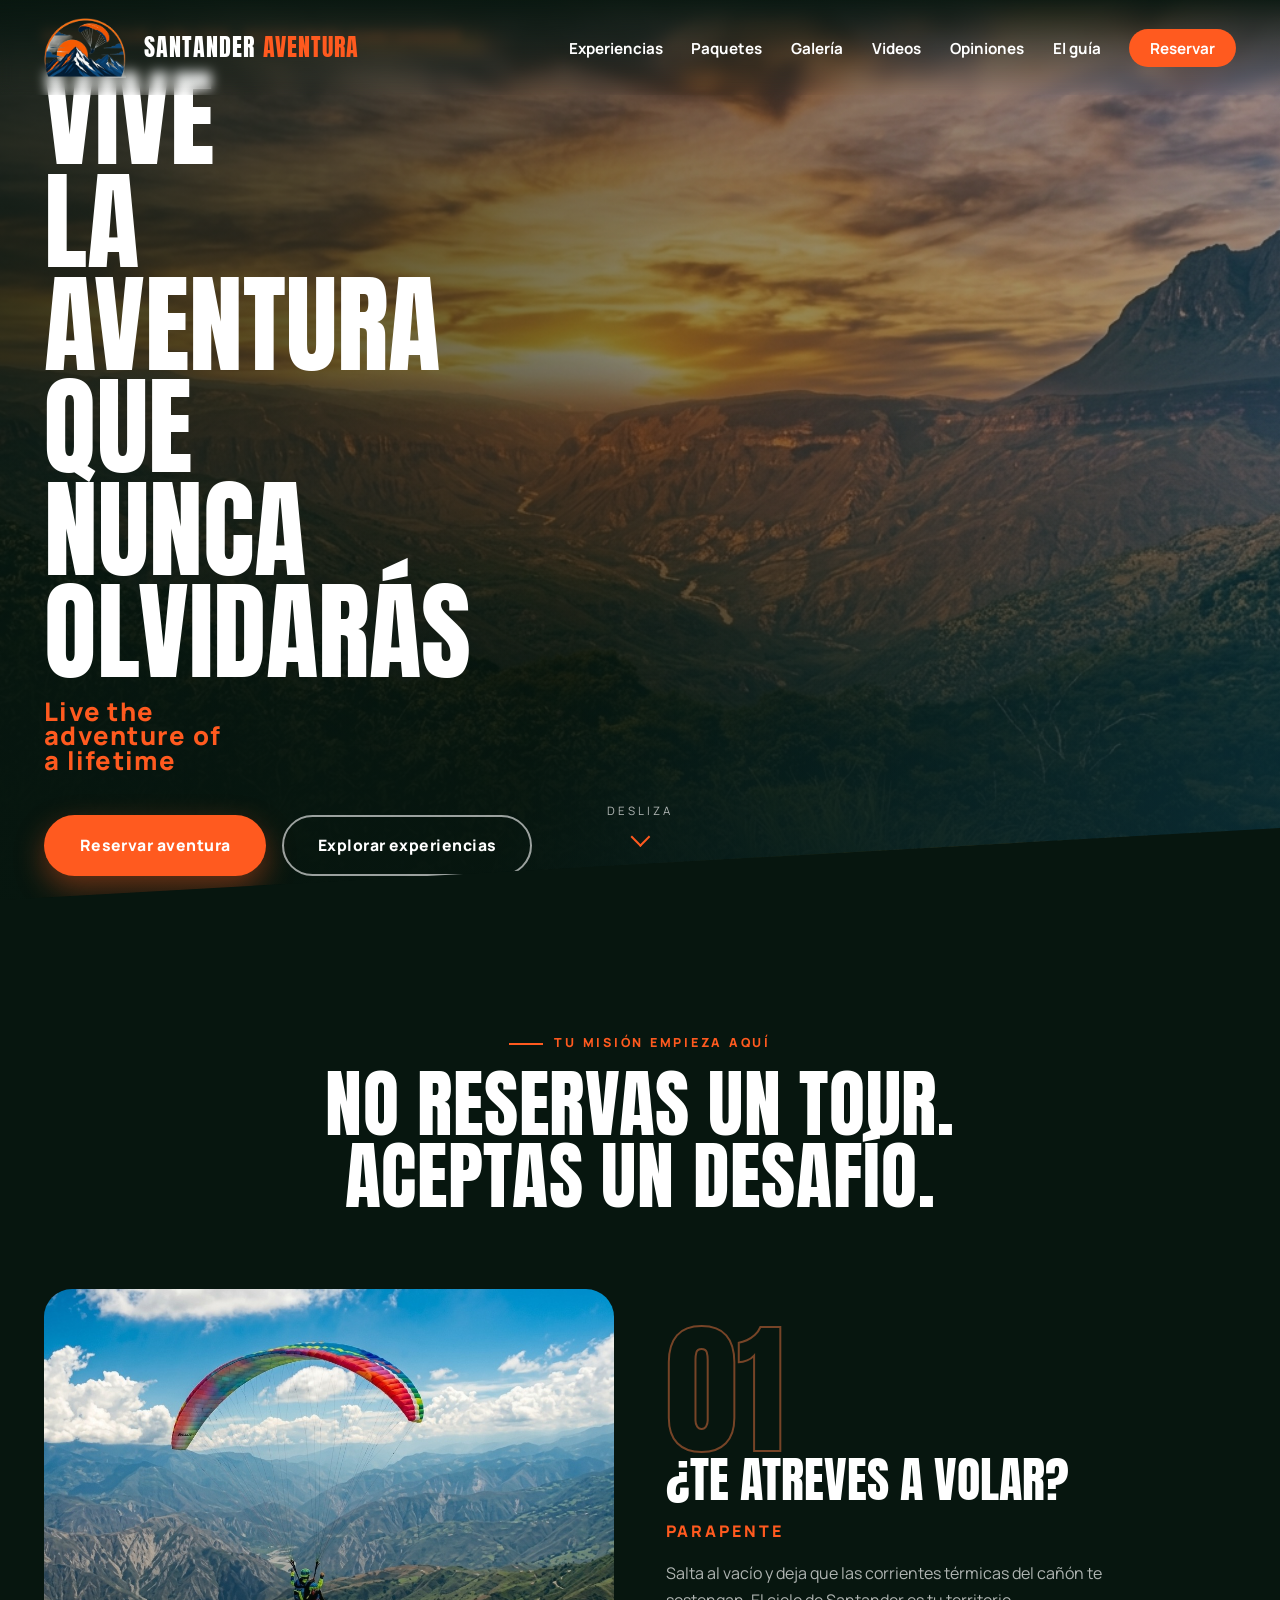
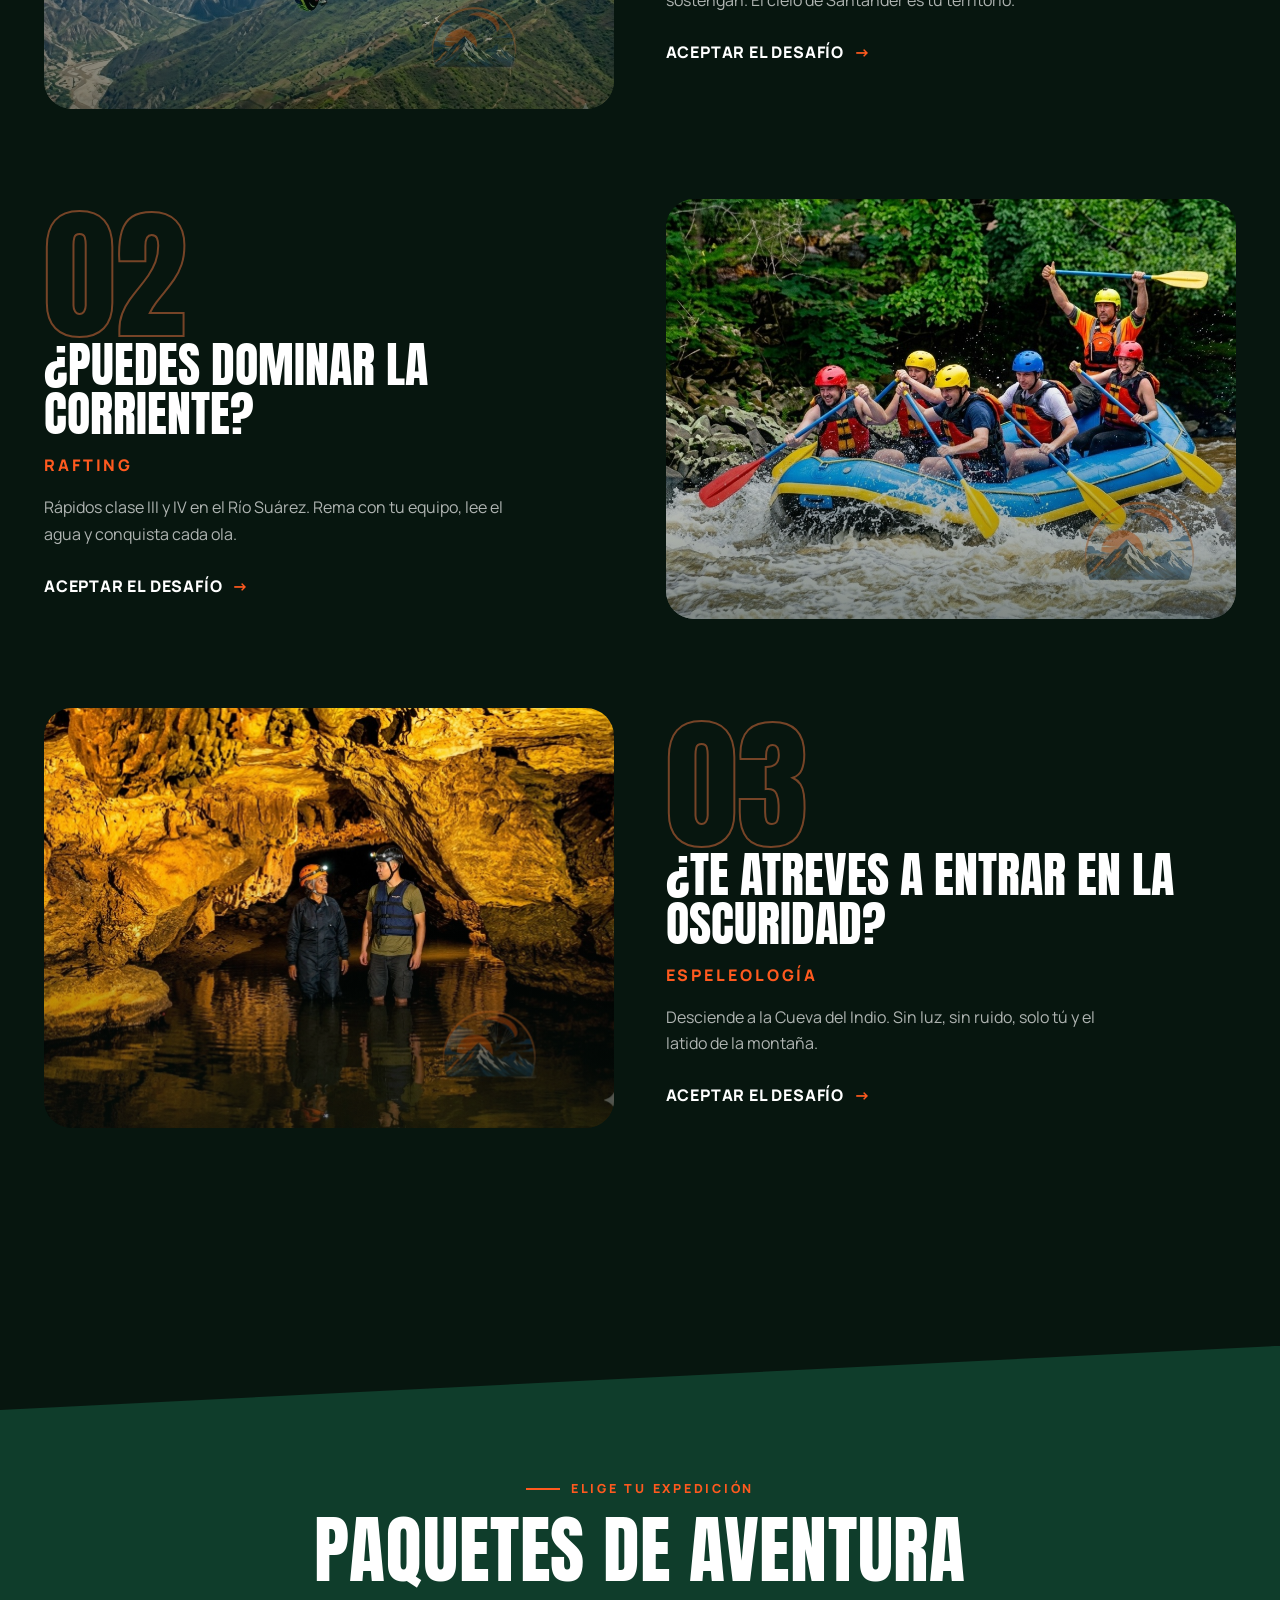
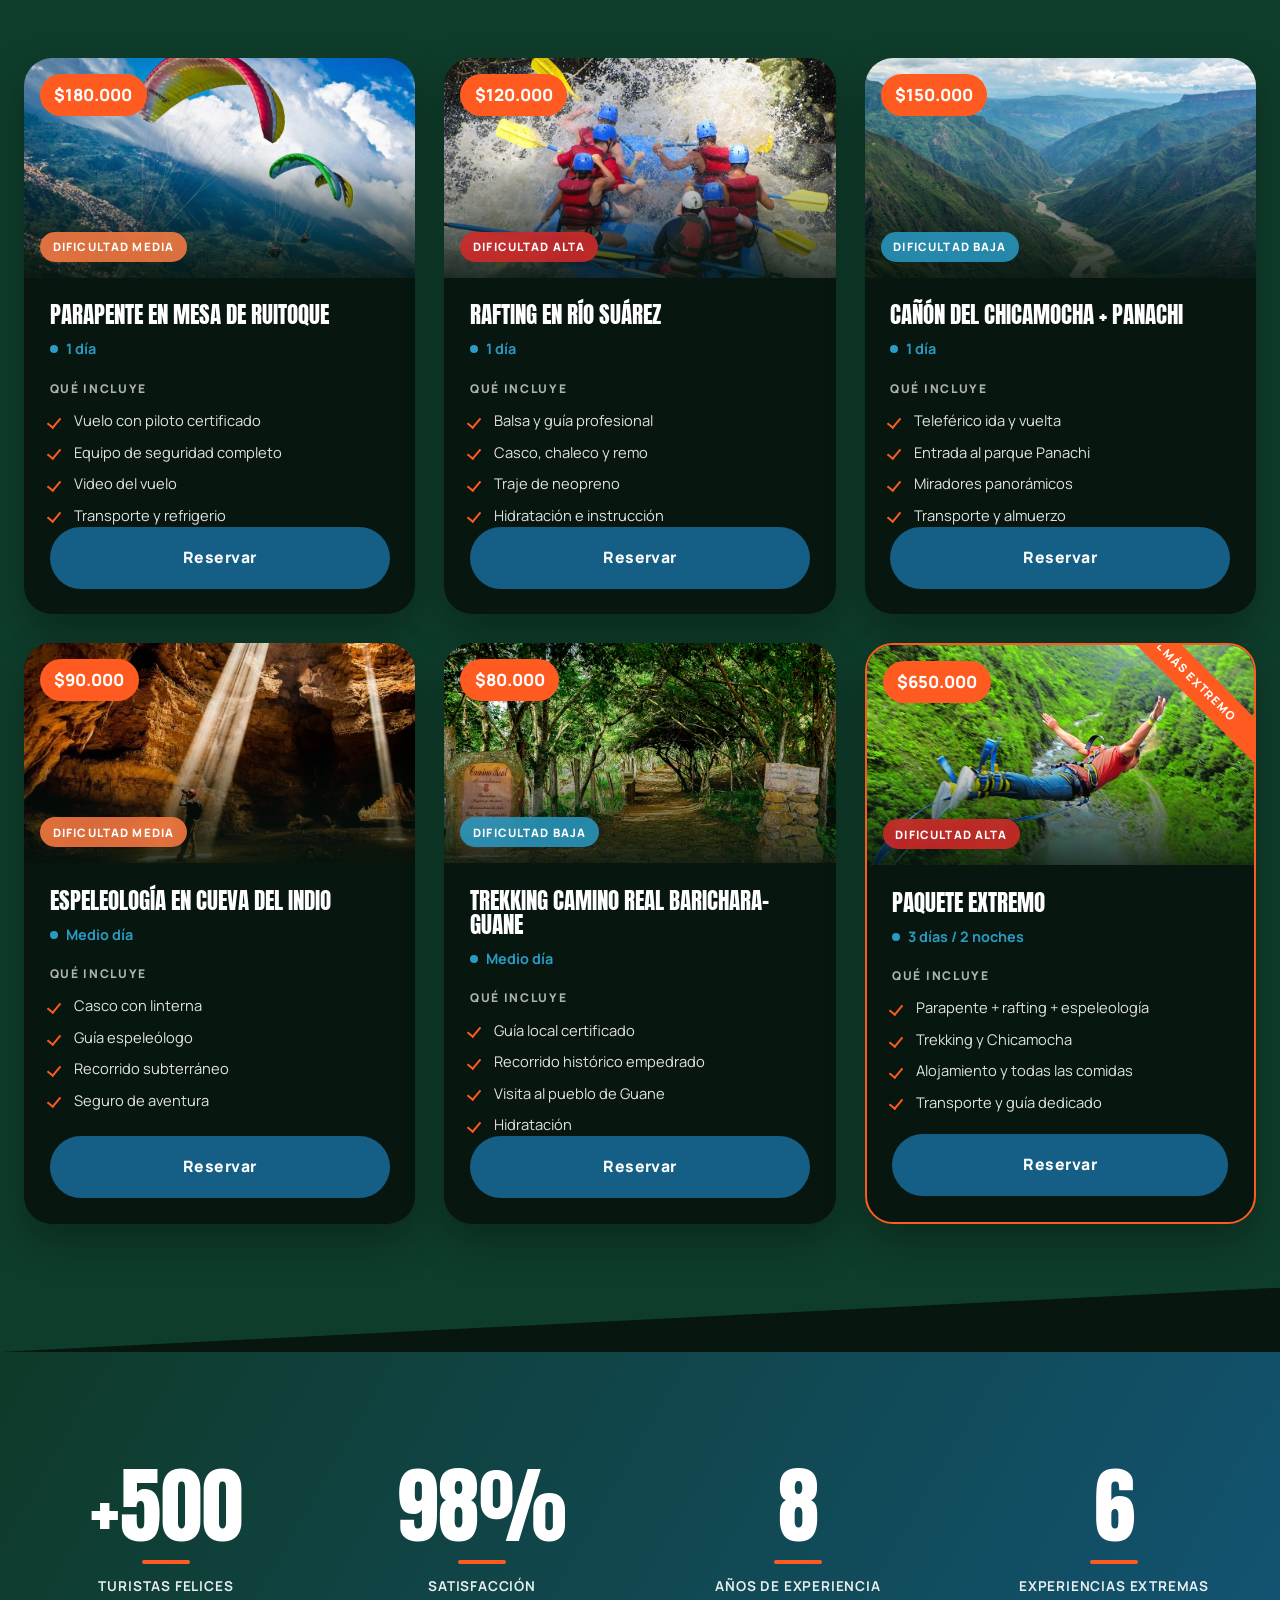
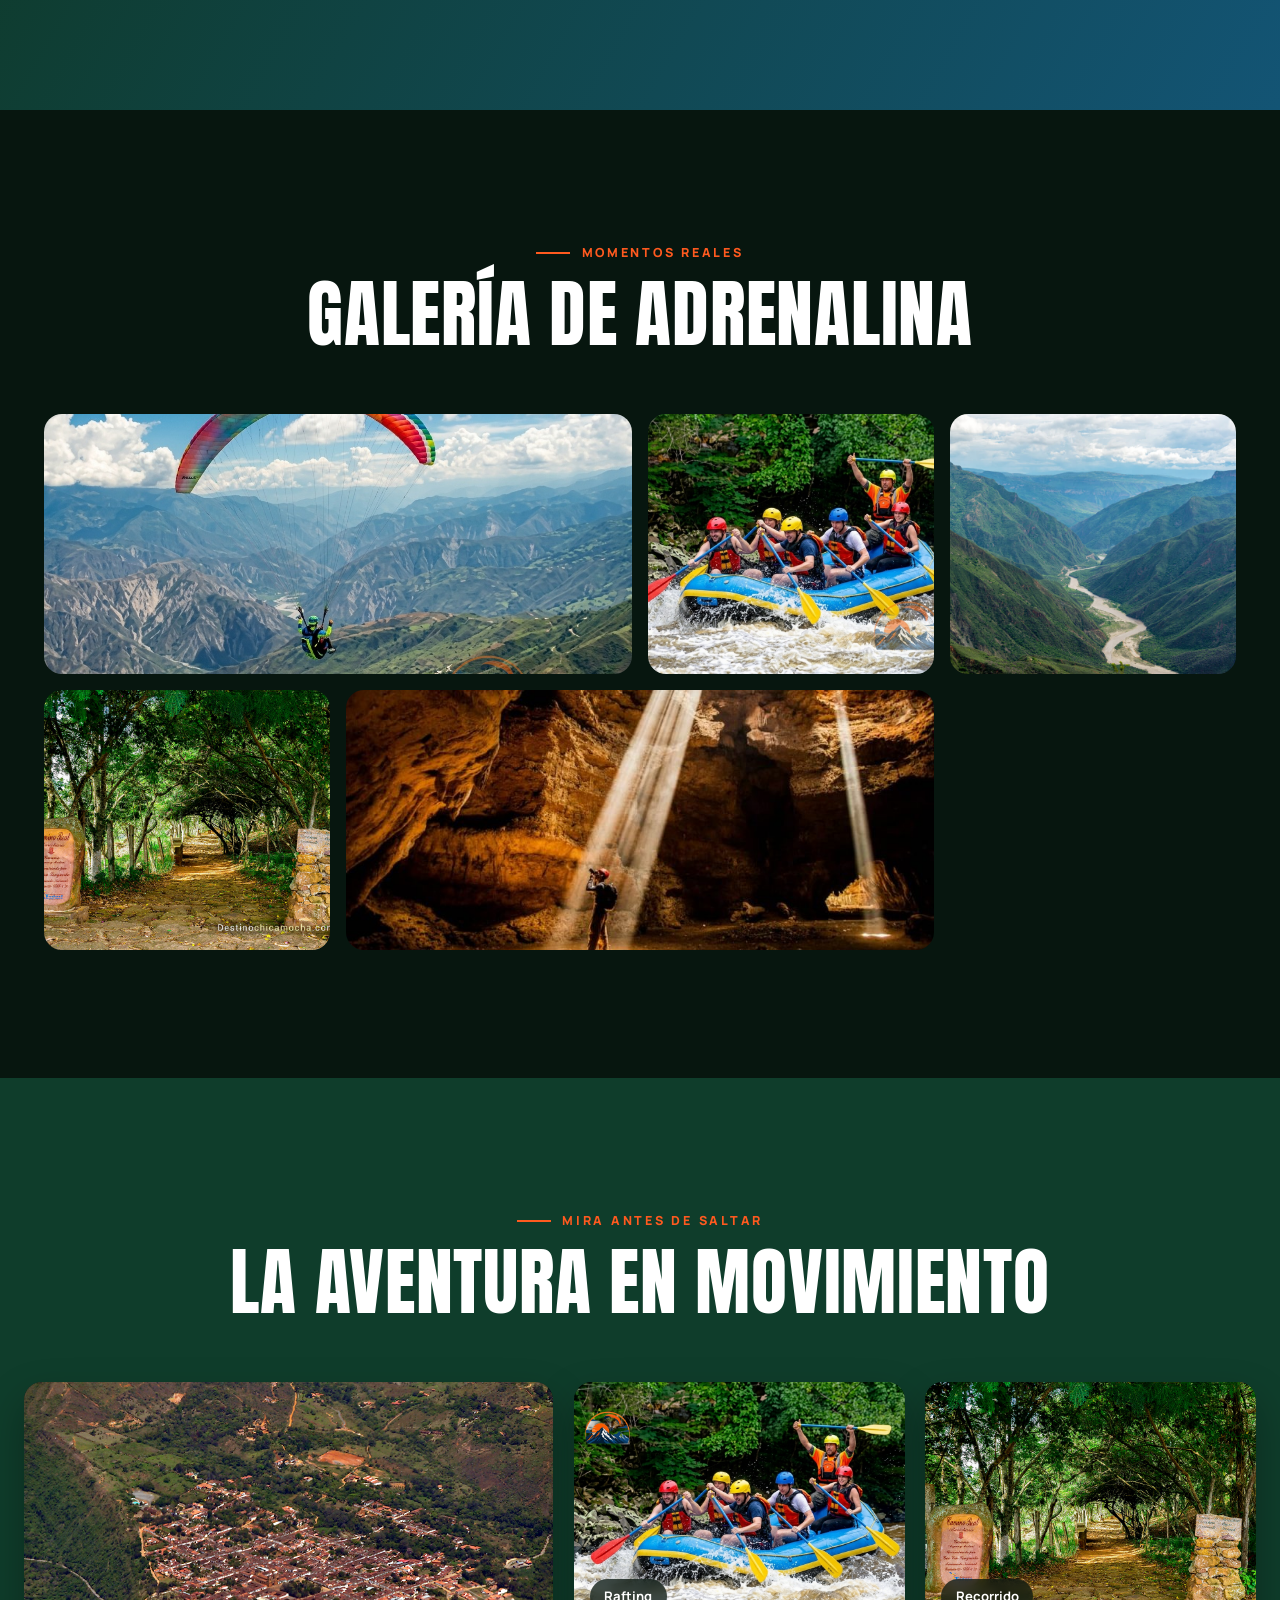
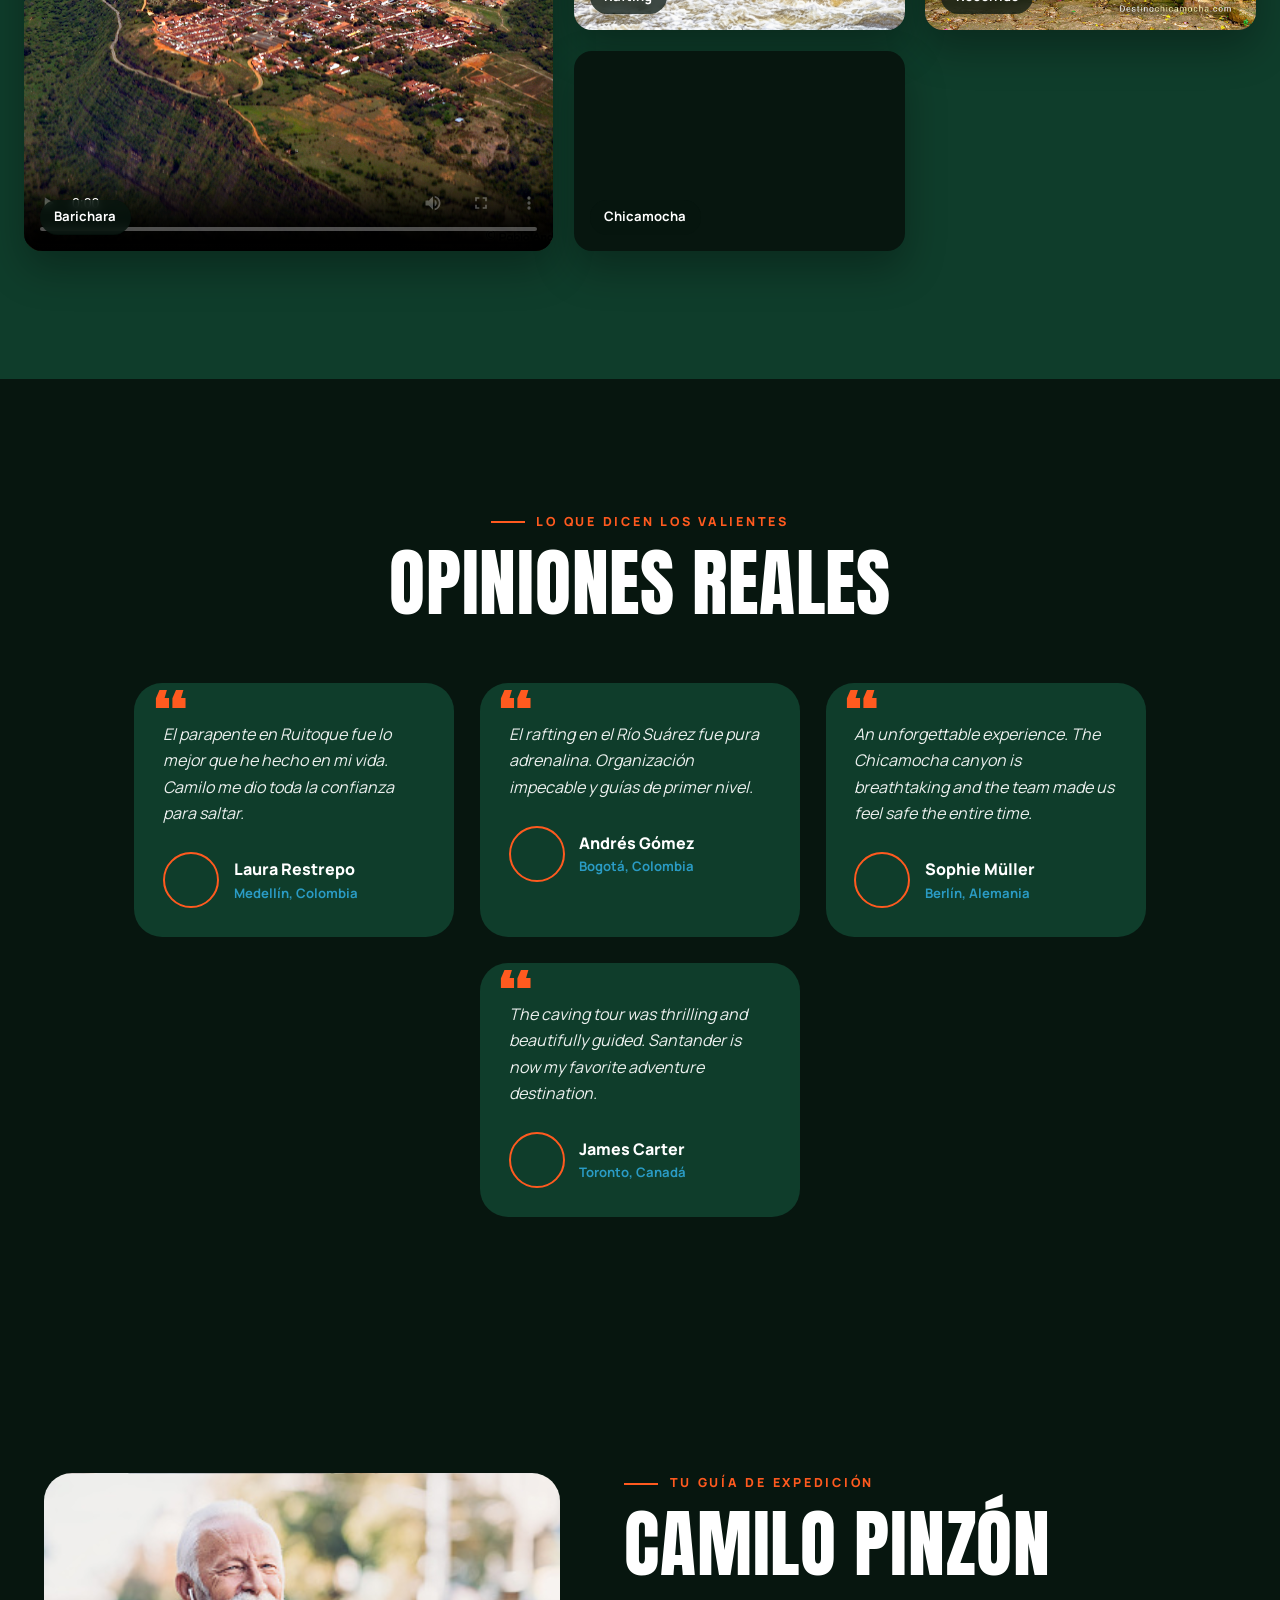
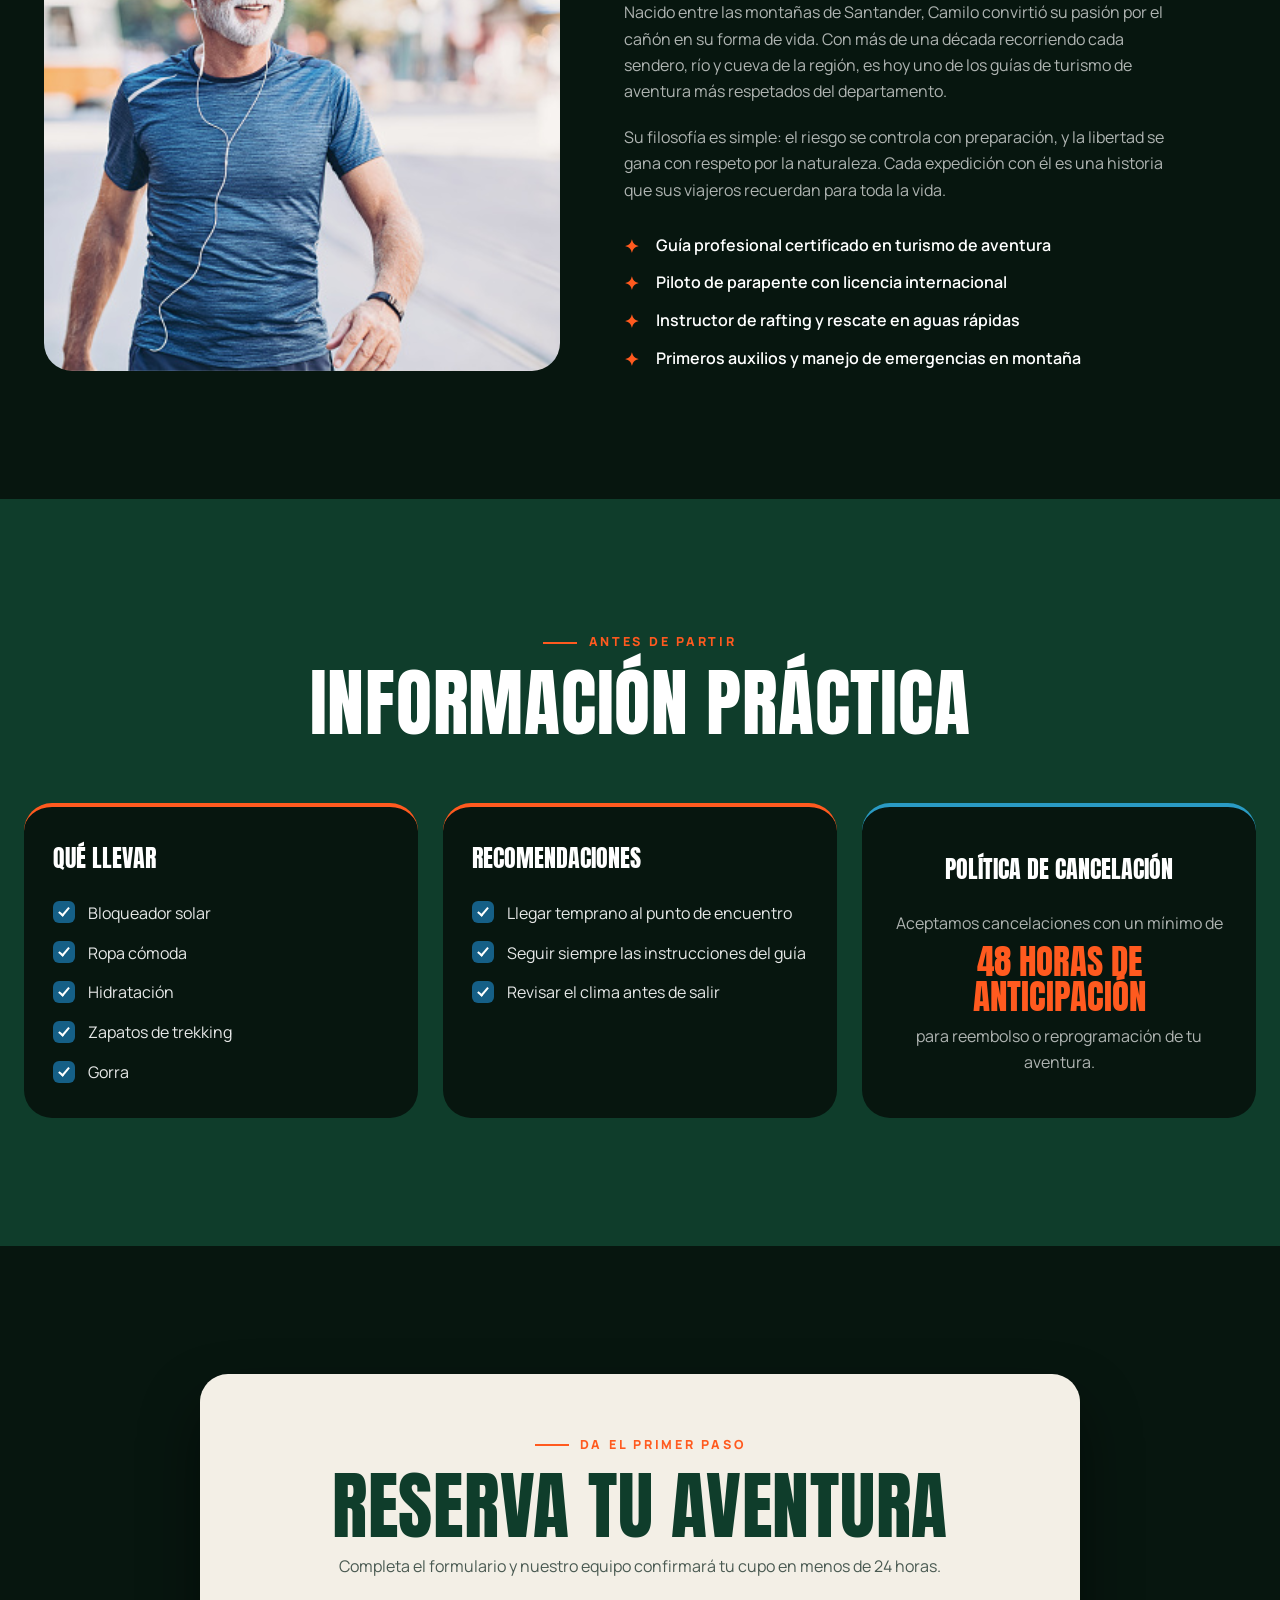
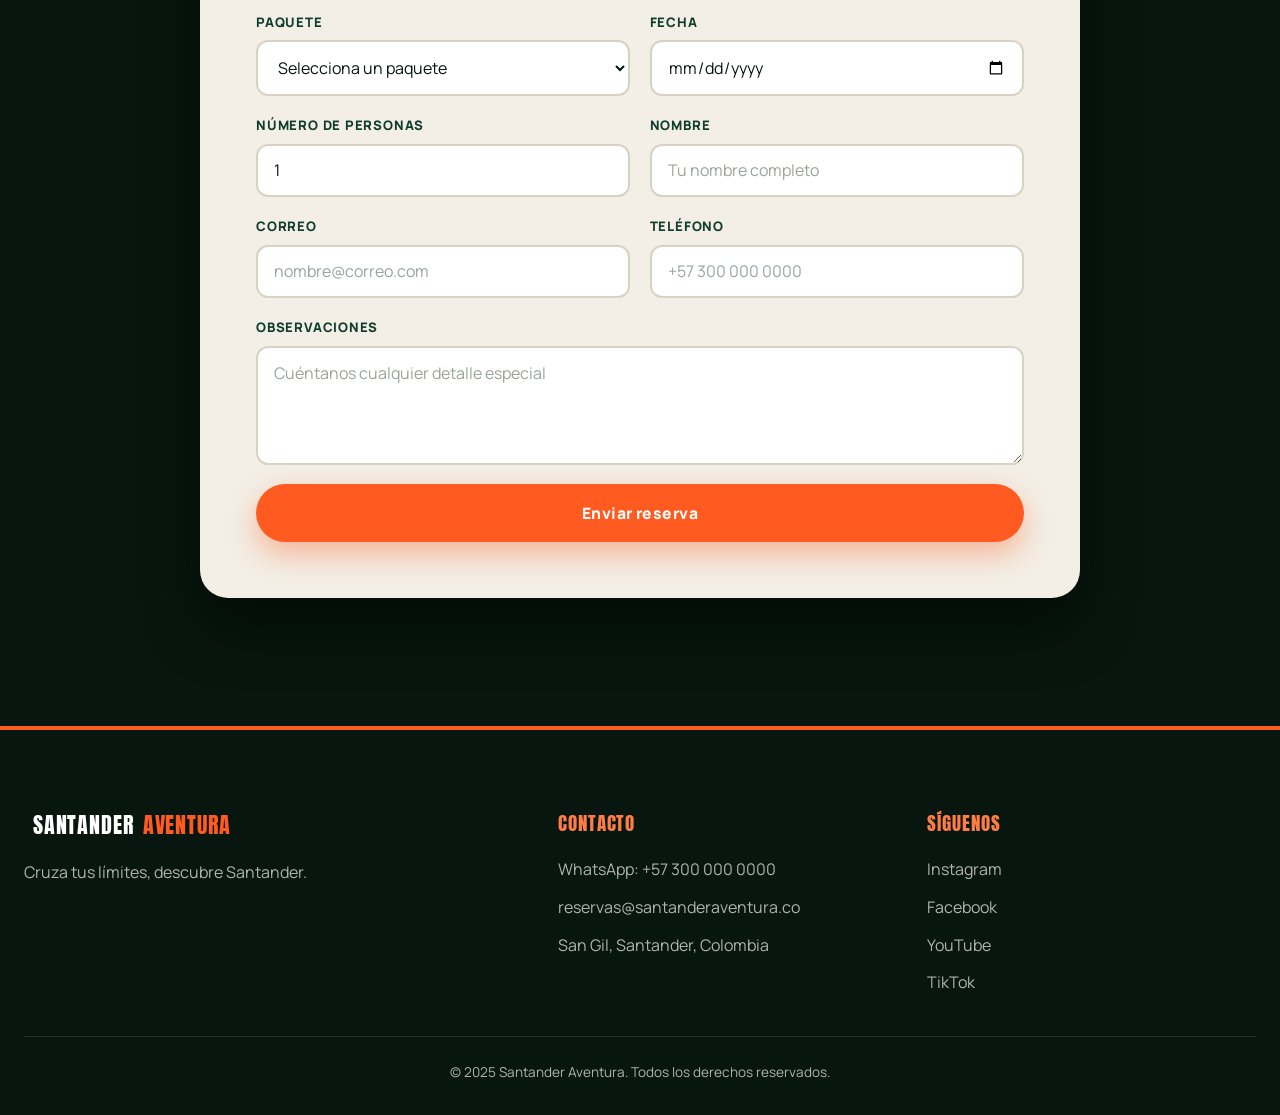
==== commit 578a17e3: "Rename inicio.html to index.html" ====
--- a/Brief 5/index.html
+++ b/Brief 5/index.html
@@ -24,7 +24,7 @@
   <header class="encabezado">
     <nav class="navegacion" aria-label="Navegación principal">
       <a class="marca" href="#inicio">
-        <img src="./imagenes/logo.png" alt="logo" class="logotipo">
+        <img src="./imagenes_brief5/logo.png" alt="logo" class="logotipo">
         <span class="marca-icono" aria-hidden="true"></span>
         Santander<strong>Aventura</strong>
       </a>
@@ -322,42 +322,42 @@
         <!-- Video 1: parapente CON audio (controles visibles) -->
         <figure class="video-elemento video-destacado">
           <video class="video-marco" controls preload="metadata"
-                 poster="https://picsum.photos/seed/videoparapente/960/540">
+                 poster="./imagenes_brief5/barichara.jpg">
             <!-- REEMPLAZAR por el archivo de video real -->
-            <source src="videos/parapente.mp4" type="video/mp4">
+            <source src="./videos/barichara.mp4" type="video/mp4">
             Tu navegador no admite video HTML5.
           </video>
-          <figcaption>Parapente · con audio</figcaption>
+          <figcaption>Barichara </figcaption>
         </figure>
 
         <!-- Video 2: rafting SIN audio (silenciado, reproducción automática) -->
         <figure class="video-elemento">
           <video class="video-marco" autoplay muted loop playsinline preload="metadata"
-                 poster="https://picsum.photos/seed/videorafting/640/420">
-            <source src="videos/rafting.mp4" type="video/mp4">
+                 poster="./imagenes_brief5/rafting 2.png">
+            <source src="./videos/rafting.mp4" type="video/mp4">
             Tu navegador no admite video HTML5.
           </video>
-          <figcaption>Rafting · sin audio</figcaption>
+          <figcaption>Rafting </figcaption>
         </figure>
 
         <!-- Video 3: trekking SIN audio -->
         <figure class="video-elemento">
           <video class="video-marco" autoplay muted loop playsinline preload="metadata"
-                 poster="https://picsum.photos/seed/videotrekking/640/420">
-            <source src="videos/trekking.mp4" type="video/mp4">
+                 poster="./imagenes_brief5/EntradaCaminoBarichara-Guane.jpg">
+            <source src="./videos/recorrido.mp4" type="video/mp4">
             Tu navegador no admite video HTML5.
           </video>
-          <figcaption>Trekking · sin audio</figcaption>
+          <figcaption>Recorrido </figcaption>
         </figure>
 
         <!-- Video 4: chicamocha SIN audio -->
         <figure class="video-elemento">
           <video class="video-marco" autoplay muted loop playsinline preload="metadata"
-                 poster="https://picsum.photos/seed/videochicamocha/640/420">
-            <source src="videos/chicamocha.mp4" type="video/mp4">
+                 poster="./imagenes_brief5/Chicamocha.jpg">
+            <source src="./videos/chicamocha.mp4" type="video/mp4">
             Tu navegador no admite video HTML5.
           </video>
-          <figcaption>Chicamocha · sin audio</figcaption>
+          <figcaption>Chicamocha </figcaption>
         </figure>
       </div>
     </section>
--- a/Brief 5/estilos.css
+++ b/Brief 5/estilos.css
@@ -334,7 +334,7 @@
   position: absolute;
   inset: -4%;
   /* REEMPLAZAR: vista aérea real del Cañón del Chicamocha */
-  background-image: url('./imagenes/fondo.png');
+  background-image: url('./imagenes_brief5/fondo.png');
   background-size: cover;
   background-position: center;
   background-attachment: fixed;  /* parallax */
@@ -478,9 +478,9 @@
 }
 
 /* REEMPLAZAR cada imagen por fotos reales */
-.mision-imagen-uno  { background-image: url('./imagenes/Parapente.jpeg'); }
-.mision-imagen-dos  { background-image: url('./imagenes/Rafting.jpeg'); }
-.mision-imagen-tres { background-image: url('./imagenes/speologia.jpeg'); }
+.mision-imagen-uno  { background-image: url('./imagenes_brief5/Parapente.jpeg'); }
+.mision-imagen-dos  { background-image: url('./imagenes_brief5/Rafting.jpeg'); }
+.mision-imagen-tres { background-image: url('./imagenes_brief5/speologia.jpeg'); }
 
 .mision-texto {
   flex: 1 1 50%;
@@ -604,12 +604,12 @@
 }
 
 /* REEMPLAZAR cada imagen por fotos reales */
-.tarjeta-imagen-parapente    { background-image: url('https://picsum.photos/seed/paqparapente/700/500'); }
-.tarjeta-imagen-rafting      { background-image: url('https://picsum.photos/seed/paqrafting/700/500'); }
-.tarjeta-imagen-chicamocha   { background-image: url('https://picsum.photos/seed/paqchicamocha/700/500'); }
-.tarjeta-imagen-espeleologia { background-image: url('https://picsum.photos/seed/paqcueva/700/500'); }
-.tarjeta-imagen-trekking     { background-image: url('https://picsum.photos/seed/paqtrekking/700/500'); }
-.tarjeta-imagen-extremo      { background-image: url('https://picsum.photos/seed/paqextremo/700/500'); }
+.tarjeta-imagen-parapente    { background-image: url('./imagenes_brief5/parapente_ruitoque.jpg'); }
+.tarjeta-imagen-rafting      { background-image: url('./imagenes_brief5/rafting_rio_suarez.jpg'); }
+.tarjeta-imagen-chicamocha   { background-image: url('./imagenes_brief5/canon-chicamocha-colombia.jpg'); }
+.tarjeta-imagen-espeleologia { background-image: url('./imagenes_brief5/espeleologia.jpg'); }
+.tarjeta-imagen-trekking     { background-image: url('./imagenes_brief5/EntradaCaminoBarichara-Guane.jpg'); }
+.tarjeta-imagen-extremo      { background-image: url('./imagenes_brief5/paquete_extremo.jpeg'); }
 
 .tarjeta-precio {
   position: absolute;
@@ -863,12 +863,12 @@
 }
 
 /* REEMPLAZAR cada imagen por fotos reales */
-.galeria-img-parapente  { background-image: url('https://picsum.photos/seed/galparapente/900/700'); }
-.galeria-img-rafting    { background-image: url('https://picsum.photos/seed/galrafting/700/700'); }
-.galeria-img-chicamocha { background-image: url('https://picsum.photos/seed/galchicamocha/700/700'); }
-.galeria-img-senderismo { background-image: url('https://picsum.photos/seed/galsenderismo/700/700'); }
-.galeria-img-cueva      { background-image: url('https://picsum.photos/seed/galcueva/900/700'); }
-.galeria-img-campamento { background-image: url('https://picsum.photos/seed/galcampamento/700/700'); }
+.galeria-img-parapente  { background-image: url('./imagenes_brief5/Parapente.jpeg'); }
+.galeria-img-rafting    { background-image: url('./imagenes_brief5/Rafting.jpeg'); }
+.galeria-img-chicamocha { background-image: url('./imagenes_brief5/canon-chicamocha-colombia.jpg'); }
+.galeria-img-senderismo { background-image: url('./imagenes_brief5/EntradaCaminoBarichara-Guane.jpg'); }
+.galeria-img-cueva      { background-image: url('./imagenes_brief5/espeleologia.jpg'); }
+.galeria-img-campamento { background-image: url('./imagenes_brief5/campamento.jpeg'); }
 
 
 /* ===================================================================
@@ -1015,20 +1015,13 @@
   min-height: 480px;
   border-radius: var(--radio-grande);
   /* REEMPLAZAR: foto profesional de Camilo Pinzón */
-  background-image: url('https://picsum.photos/seed/guiacamilo/800/1000');
+  background-image: url('./imagenes_brief5/guia_de_expedicion.jpg');
   background-size: cover;
   background-position: center;
   position: relative;
 }
 /* Marco de acento diagonal detrás de la foto (pseudo-elemento) */
-.guia-foto::before {
-  content: "";
-  position: absolute;
-  inset: -16px -16px 16px 16px;
-  border: 3px solid var(--naranja-energia);
-  border-radius: var(--radio-grande);
-  z-index: -1;
-}
+
 .guia-texto {
   flex: 1 1 50%;
   display: flex;
